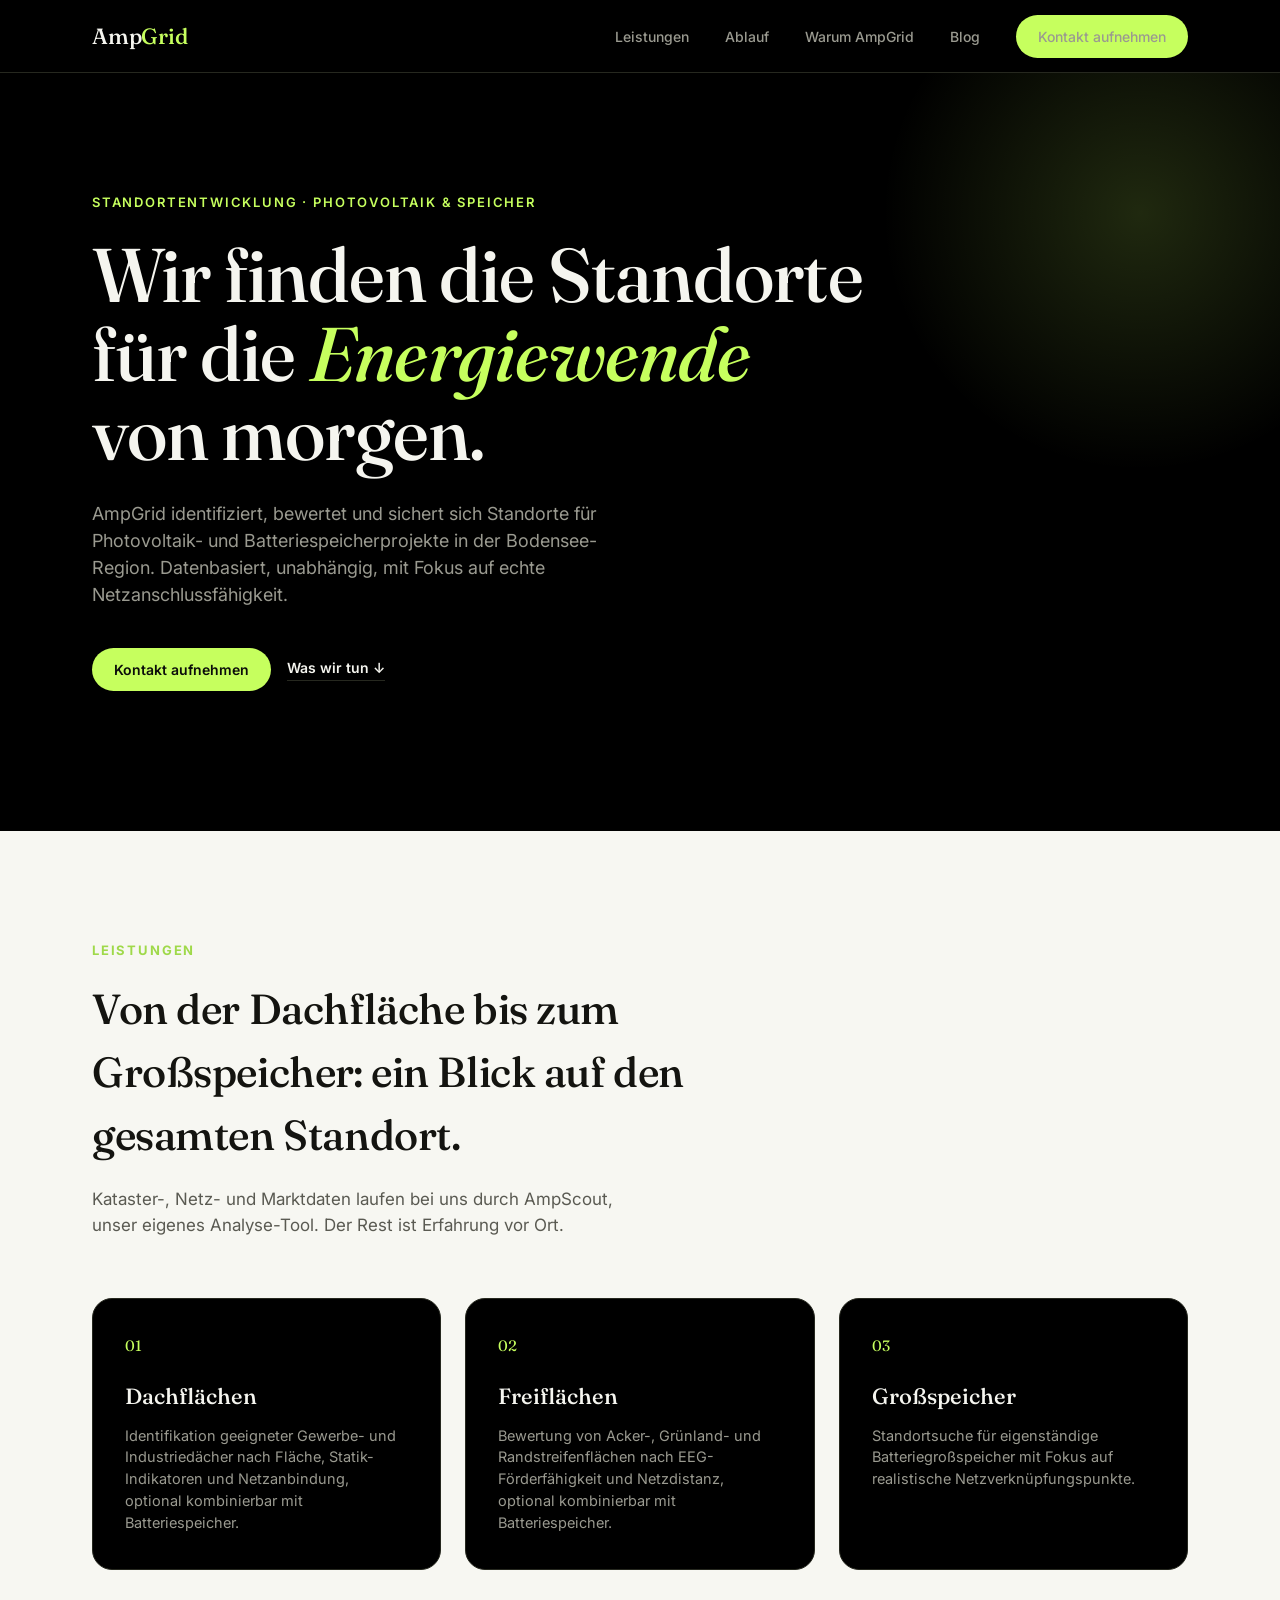
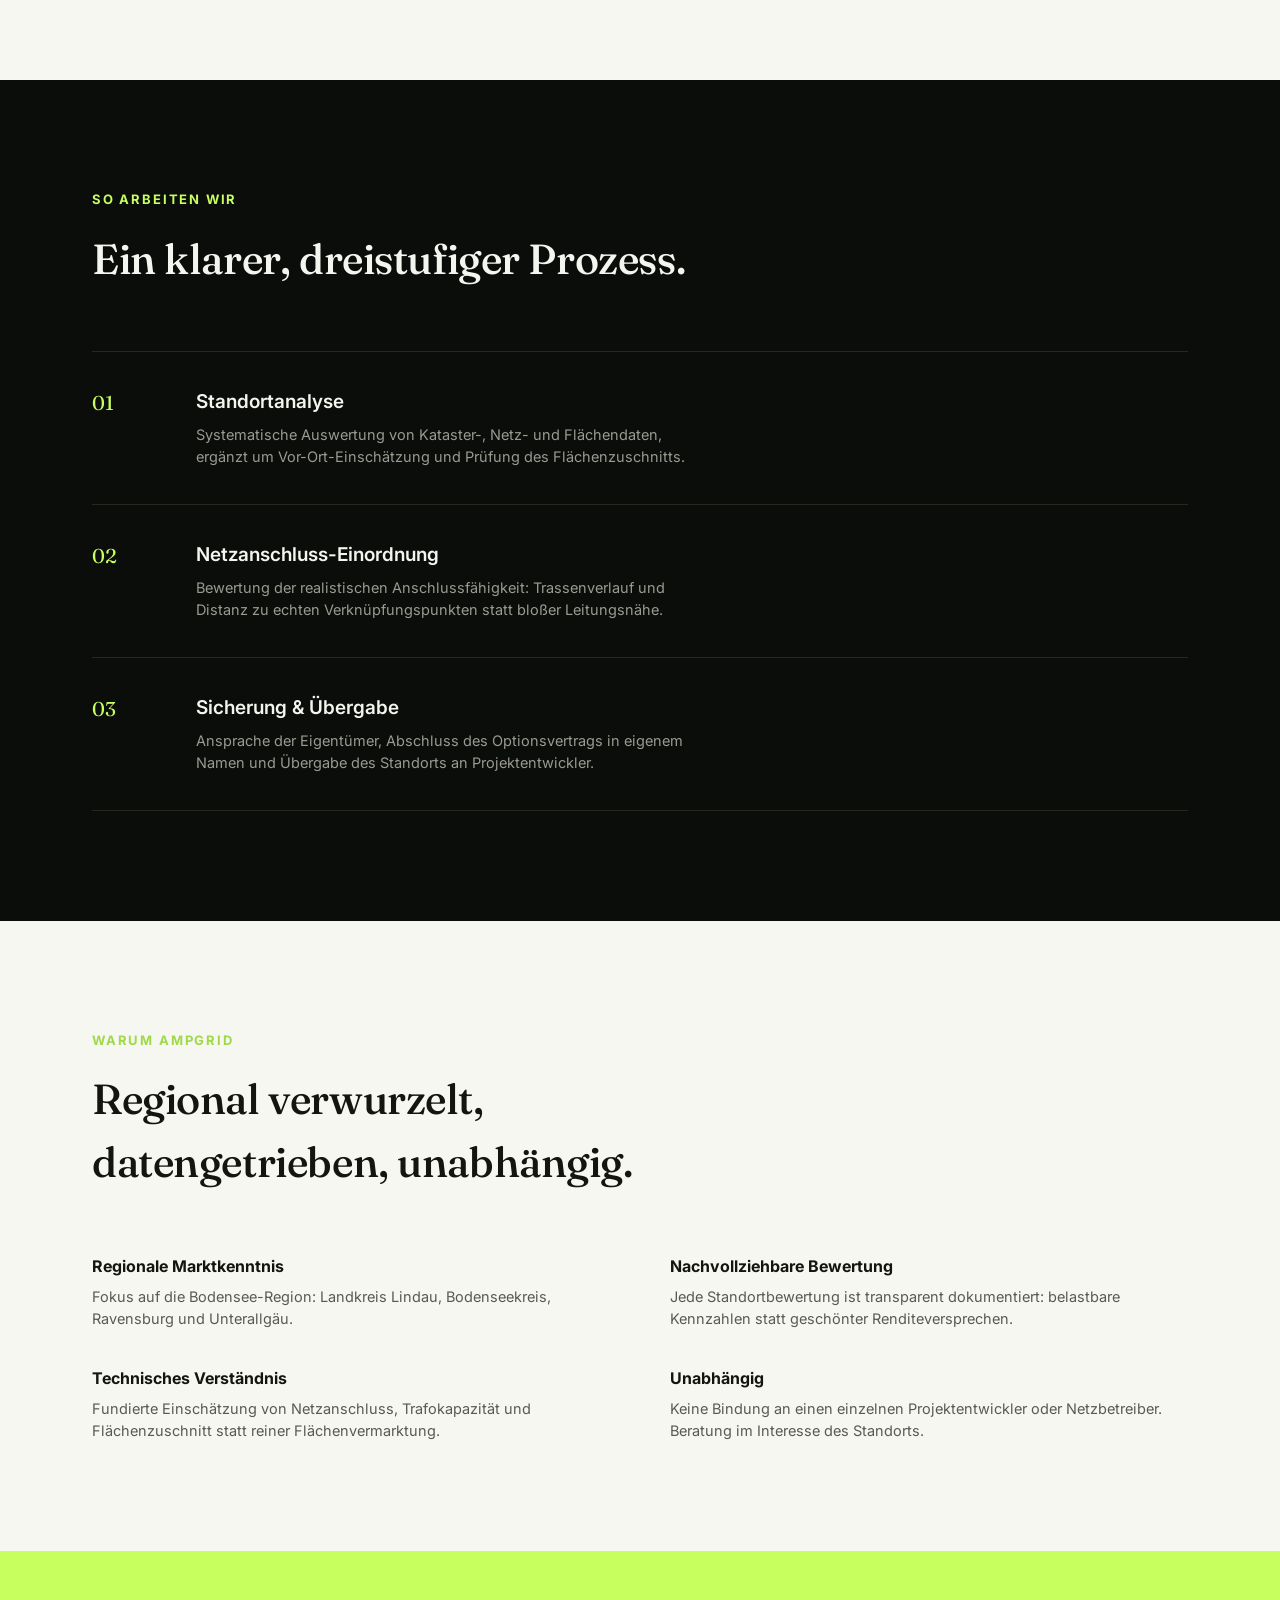
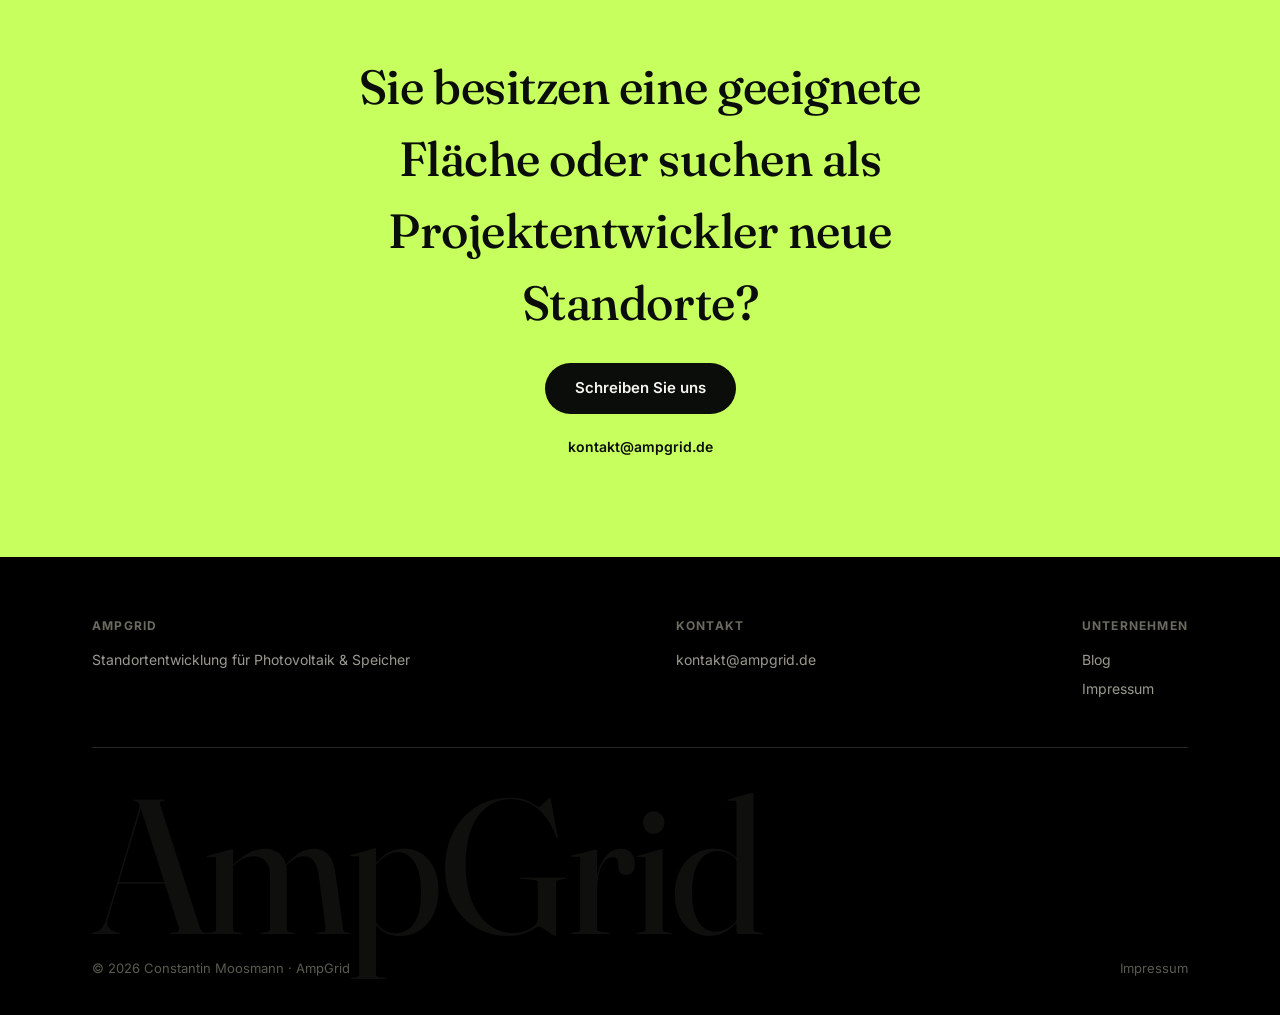
==== index.html @ 2153b926 "Textfeinschliff: Gedankenstriche raus, CTA-Satz klarer, AmpScout-Formulierung" ====
<!DOCTYPE html>
<html lang="de">
<head>
<meta charset="UTF-8">
<meta name="viewport" content="width=device-width, initial-scale=1.0">
<title>AmpGrid - Standorte für die Energiewende</title>
<meta name="description" content="AmpGrid identifiziert und bewertet Standorte für Photovoltaik- und Batteriespeicherprojekte in der Bodensee-Region.">
<link rel="preconnect" href="https://fonts.googleapis.com">
<link rel="preconnect" href="https://fonts.gstatic.com" crossorigin>
<link href="https://fonts.googleapis.com/css2?family=Fraunces:opsz,wght@9..144,400;9..144,500;9..144,600&family=Inter:wght@400;500;600;700&display=swap" rel="stylesheet">
<link rel="stylesheet" href="styles.css">
<script type="application/ld+json">
{
  "@context": "https://schema.org",
  "@type": "LocalBusiness",
  "name": "AmpGrid",
  "url": "https://ampgrid.de",
  "email": "kontakt@ampgrid.de",
  "description": "Standortentwicklung für Photovoltaik- und Batteriespeicherprojekte in der Bodensee-Region.",
  "address": {
    "@type": "PostalAddress",
    "streetAddress": "Conrad-Forster-Straße 72",
    "postalCode": "88149",
    "addressLocality": "Nonnenhorn",
    "addressCountry": "DE"
  },
  "areaServed": ["Landkreis Lindau", "Bodenseekreis", "Landkreis Ravensburg", "Unterallgäu"],
  "founder": {
    "@type": "Person",
    "name": "Constantin Moosmann"
  }
}
</script>
</head>
<body>

<nav>
  <div class="wrap">
    <a href="index.html" class="logo">Amp<span>Grid</span></a>
    <div class="nav-links">
      <a href="#leistungen">Leistungen</a>
      <a href="#ablauf">Ablauf</a>
      <a href="#warum">Warum AmpGrid</a>
      <a href="blog.html">Blog</a>
      <a href="mailto:kontakt@ampgrid.de" class="btn">Kontakt aufnehmen</a>
    </div>
  </div>
</nav>

<header class="hero">
  <div class="wrap">
    <div class="eyebrow">Standortentwicklung · Photovoltaik & Speicher</div>
    <h1>Wir finden die Standorte<br>für die <em>Energiewende</em><br>von morgen.</h1>
    <p>AmpGrid identifiziert, bewertet und sichert sich Standorte für Photovoltaik- und Batteriespeicherprojekte in der Bodensee-Region. Datenbasiert, unabhängig, mit Fokus auf echte Netzanschlussfähigkeit.</p>
    <div class="cta-row">
      <a href="mailto:kontakt@ampgrid.de" class="btn">Kontakt aufnehmen</a>
      <a href="#leistungen" class="link-inline">Was wir tun ↓</a>
    </div>
  </div>
</header>

<section class="section" id="leistungen">
  <div class="wrap">
    <div class="label">Leistungen</div>
    <h2>Von der Dachfläche bis zum Großspeicher: ein Blick auf den gesamten Standort.</h2>
    <p class="lead">Kataster-, Netz- und Marktdaten laufen bei uns durch AmpScout, unser eigenes Analyse-Tool. Der Rest ist Erfahrung vor Ort.</p>
    <div class="grid3">
      <div class="card">
        <div class="num">01</div>
        <h3>Dachflächen</h3>
        <p>Identifikation geeigneter Gewerbe- und Industriedächer nach Fläche, Statik-Indikatoren und Netzanbindung, optional kombinierbar mit Batteriespeicher.</p>
      </div>
      <div class="card">
        <div class="num">02</div>
        <h3>Freiflächen</h3>
        <p>Bewertung von Acker-, Grünland- und Randstreifenflächen nach EEG-Förderfähigkeit und Netzdistanz, optional kombinierbar mit Batteriespeicher.</p>
      </div>
      <div class="card">
        <div class="num">03</div>
        <h3>Großspeicher</h3>
        <p>Standortsuche für eigenständige Batteriegroßspeicher mit Fokus auf realistische Netzverknüpfungspunkte.</p>
      </div>
    </div>
  </div>
</section>

<section class="section dark" id="ablauf">
  <div class="wrap">
    <div class="label">So arbeiten wir</div>
    <h2>Ein klarer, dreistufiger Prozess.</h2>
    <div class="steps">
      <div class="step">
        <div class="step-n">01</div>
        <div>
          <h3>Standortanalyse</h3>
          <p>Systematische Auswertung von Kataster-, Netz- und Flächendaten, ergänzt um Vor-Ort-Einschätzung und Prüfung des Flächenzuschnitts.</p>
        </div>
      </div>
      <div class="step">
        <div class="step-n">02</div>
        <div>
          <h3>Netzanschluss-Einordnung</h3>
          <p>Bewertung der realistischen Anschlussfähigkeit: Trassenverlauf und Distanz zu echten Verknüpfungspunkten statt bloßer Leitungsnähe.</p>
        </div>
      </div>
      <div class="step">
        <div class="step-n">03</div>
        <div>
          <h3>Sicherung & Übergabe</h3>
          <p>Ansprache der Eigentümer, Abschluss des Optionsvertrags in eigenem Namen und Übergabe des Standorts an Projektentwickler.</p>
        </div>
      </div>
    </div>
  </div>
</section>

<section class="section" id="warum">
  <div class="wrap">
    <div class="label">Warum AmpGrid</div>
    <h2>Regional verwurzelt, datengetrieben, unabhängig.</h2>
    <div class="why-grid">
      <div class="why-item">
        <h4>Regionale Marktkenntnis</h4>
        <p>Fokus auf die Bodensee-Region: Landkreis Lindau, Bodenseekreis, Ravensburg und Unterallgäu.</p>
      </div>
      <div class="why-item">
        <h4>Nachvollziehbare Bewertung</h4>
        <p>Jede Standortbewertung ist transparent dokumentiert: belastbare Kennzahlen statt geschönter Renditeversprechen.</p>
      </div>
      <div class="why-item">
        <h4>Technisches Verständnis</h4>
        <p>Fundierte Einschätzung von Netzanschluss, Trafokapazität und Flächenzuschnitt statt reiner Flächenvermarktung.</p>
      </div>
      <div class="why-item">
        <h4>Unabhängig</h4>
        <p>Keine Bindung an einen einzelnen Projektentwickler oder Netzbetreiber. Beratung im Interesse des Standorts.</p>
      </div>
    </div>
  </div>
</section>

<section class="cta-section">
  <div class="wrap">
    <h2>Sie besitzen eine geeignete Fläche oder suchen als Projektentwickler neue Standorte?</h2>
    <a href="mailto:kontakt@ampgrid.de" class="btn-dark">Schreiben Sie uns</a>
    <span class="mail">kontakt@ampgrid.de</span>
  </div>
</section>

<footer>
  <div class="wrap">
    <div class="footer-top">
      <div class="footer-col">
        <h5>AmpGrid</h5>
        <p>Standortentwicklung für Photovoltaik & Speicher</p>
      </div>
      <div class="footer-col">
        <h5>Kontakt</h5>
        <a href="mailto:kontakt@ampgrid.de">kontakt@ampgrid.de</a>
      </div>
      <div class="footer-col">
        <h5>Unternehmen</h5>
        <a href="blog.html">Blog</a>
        <a href="impressum.html">Impressum</a>
      </div>
    </div>
    <div class="footer-wordmark">AmpGrid</div>
    <div class="footer-bottom">
      <span>© 2026 Constantin Moosmann · AmpGrid</span>
      <a href="impressum.html">Impressum</a>
    </div>
  </div>
</footer>

</body>
</html>
---- styles.css ----
:root{
  --bg-dark:#0b0d0a;
  --bg-darker:#000000;
  --bg-light:#f7f7f2;
  --accent:#c6ff5e;
  --accent-dim:#9fd94a;
  --text-light:#f5f5ef;
  --text-dim:#9a9a90;
  --text-dark:#141410;
  --border-dark:#26281f;
  --serif:'Fraunces', serif;
  --sans:'Inter', -apple-system, BlinkMacSystemFont, sans-serif;
}
*{margin:0;padding:0;box-sizing:border-box;}
html{scroll-behavior:smooth;}
body{
  font-family:var(--sans);
  background:var(--bg-light);
  color:var(--text-dark);
  line-height:1.5;
  -webkit-font-smoothing:antialiased;
}
a{color:inherit;text-decoration:none;}
.wrap{max-width:1160px;margin:0 auto;padding:0 32px;}

/* NAV */
nav{
  position:sticky;top:0;z-index:50;
  background:var(--bg-darker);
  border-bottom:1px solid var(--border-dark);
}
nav .wrap{
  display:flex;align-items:center;justify-content:space-between;
  height:72px;
}
.logo{
  font-family:var(--serif);
  font-weight:500;
  font-size:22px;
  color:var(--text-light);
  letter-spacing:-0.01em;
}
.logo span{color:var(--accent);}
.nav-links{display:flex;gap:36px;align-items:center;}
.nav-links a{
  font-size:14px;color:var(--text-dim);font-weight:500;
  transition:color .15s ease;
}
.nav-links a:hover{color:var(--text-light);}
.btn{
  display:inline-block;
  background:var(--accent);
  color:#0b0d0a;
  font-weight:600;
  font-size:14px;
  padding:11px 22px;
  border-radius:999px;
  transition:transform .15s ease, background .15s ease;
}
.btn:hover{background:var(--text-light);}

/* HERO */
.hero{
  background:var(--bg-darker);
  color:var(--text-light);
  padding:120px 0 140px;
  position:relative;
  overflow:hidden;
}
.hero::after{
  content:"";
  position:absolute;
  right:-120px;top:-120px;
  width:520px;height:520px;
  background:radial-gradient(circle, rgba(198,255,94,0.16) 0%, rgba(198,255,94,0) 70%);
  pointer-events:none;
}
.eyebrow{
  font-size:13px;
  text-transform:uppercase;
  letter-spacing:0.14em;
  color:var(--accent);
  font-weight:600;
  margin-bottom:22px;
}
.hero h1{
  font-family:var(--serif);
  font-weight:500;
  font-size:clamp(40px, 6vw, 76px);
  line-height:1.04;
  letter-spacing:-0.01em;
  max-width:820px;
  color:var(--text-light);
}
.hero h1 em{
  font-style:italic;
  color:var(--accent);
}
.hero p{
  margin-top:28px;
  font-size:18px;
  max-width:560px;
  color:var(--text-dim);
}
.hero .cta-row{margin-top:40px;display:flex;gap:16px;align-items:center;}
.link-inline{font-size:14px;font-weight:600;color:var(--text-light);border-bottom:1px solid var(--border-dark);padding-bottom:2px;}

/* SECTION LABEL */
.section{padding:110px 0;}
.section.dark{background:var(--bg-dark);color:var(--text-light);}
.label{
  font-size:13px;text-transform:uppercase;letter-spacing:.14em;
  color:var(--accent-dim);font-weight:700;margin-bottom:18px;
}
.section.dark .label{color:var(--accent);}
h2{
  font-family:var(--serif);
  font-weight:500;
  font-size:clamp(28px,3.4vw,42px);
  letter-spacing:-0.01em;
  max-width:640px;
  margin-bottom:20px;
}
.section p.lead{
  font-size:17px;color:#5a5a52;max-width:560px;
}
.section.dark p.lead{color:var(--text-dim);}

/* CARDS */
.grid3{
  display:grid;
  grid-template-columns:repeat(3,1fr);
  gap:24px;
  margin-top:60px;
}
.card{
  background:var(--bg-darker);
  color:var(--text-light);
  border-radius:20px;
  padding:36px 32px;
  border:1px solid var(--border-dark);
}
.card .num{
  font-family:var(--serif);
  font-size:15px;
  color:var(--accent);
  margin-bottom:22px;
}
.card h3{
  font-family:var(--serif);
  font-weight:500;
  font-size:22px;
  margin-bottom:12px;
}
.card p{font-size:14.5px;color:var(--text-dim);}

/* STEPS */
.steps{margin-top:60px;border-top:1px solid var(--border-dark);}
.step{
  display:grid;grid-template-columns:80px 1fr;
  gap:24px;padding:36px 0;
  border-bottom:1px solid var(--border-dark);
}
.step .step-n{
  font-family:var(--serif);font-size:20px;color:var(--accent);
}
.step h3{font-size:19px;font-weight:600;margin-bottom:8px;}
.step p{font-size:14.5px;color:var(--text-dim);max-width:520px;}

/* WHY LIST */
.why-grid{
  display:grid;grid-template-columns:1fr 1fr;gap:36px 60px;
  margin-top:60px;
}
.why-item h4{font-size:16px;font-weight:700;margin-bottom:8px;}
.why-item p{font-size:14.5px;color:#5a5a52;}

/* CONTACT CTA */
.cta-section{
  background:var(--accent);
  color:#0b0d0a;
  padding:100px 0;
  text-align:center;
}
.cta-section h2{
  margin:0 auto 24px;
  max-width:640px;
  font-size:clamp(30px,4vw,48px);
}
.cta-section .btn-dark{
  display:inline-block;
  background:#0b0d0a;color:var(--text-light);
  font-weight:600;font-size:15px;
  padding:14px 30px;border-radius:999px;
}
.cta-section .mail{
  display:block;margin-top:22px;font-size:14px;font-weight:600;
}

/* FOOTER */
footer{
  background:var(--bg-darker);color:var(--text-dim);
  padding:60px 0 36px;
}
.footer-top{
  display:flex;justify-content:space-between;
  flex-wrap:wrap;gap:40px;
  padding-bottom:40px;border-bottom:1px solid var(--border-dark);
}
.footer-col h5{
  font-size:12px;text-transform:uppercase;letter-spacing:.1em;
  color:#6a6a60;margin-bottom:14px;
}
.footer-col a, .footer-col p{display:block;font-size:14px;color:var(--text-dim);margin-bottom:8px;}
.footer-col a:hover{color:var(--text-light);}
.footer-bottom{
  display:flex;justify-content:space-between;align-items:center;
  padding-top:28px;font-size:13px;color:#5a5a50;flex-wrap:wrap;gap:12px;
}
.footer-wordmark{
  font-family:var(--serif);font-size:15vw;line-height:0.8;
  color:var(--text-light);opacity:0.06;
  white-space:nowrap;margin:40px 0 -10px;letter-spacing:-0.02em;
}

/* IMPRESSUM PAGE */
.legal{padding:80px 0 120px;}
.legal h1{
  font-family:var(--serif);font-weight:500;
  font-size:clamp(32px,4vw,48px);margin-bottom:16px;letter-spacing:-0.01em;
}
.legal .label{margin-top:0;}
.legal h3{font-size:18px;font-weight:700;margin:40px 0 10px;}
.legal p, .legal address{font-size:15px;color:#3a3a34;line-height:1.7;font-style:normal;}
.legal a{text-decoration:underline;}
.fill{
  background:#fff3c4;color:#5a4a00;
  padding:1px 6px;border-radius:4px;font-weight:600;
}

@media (max-width: 820px){
  .nav-links{display:none;}
  .grid3{grid-template-columns:1fr;}
  .why-grid{grid-template-columns:1fr;}
  .step{grid-template-columns:1fr;gap:8px;}
}
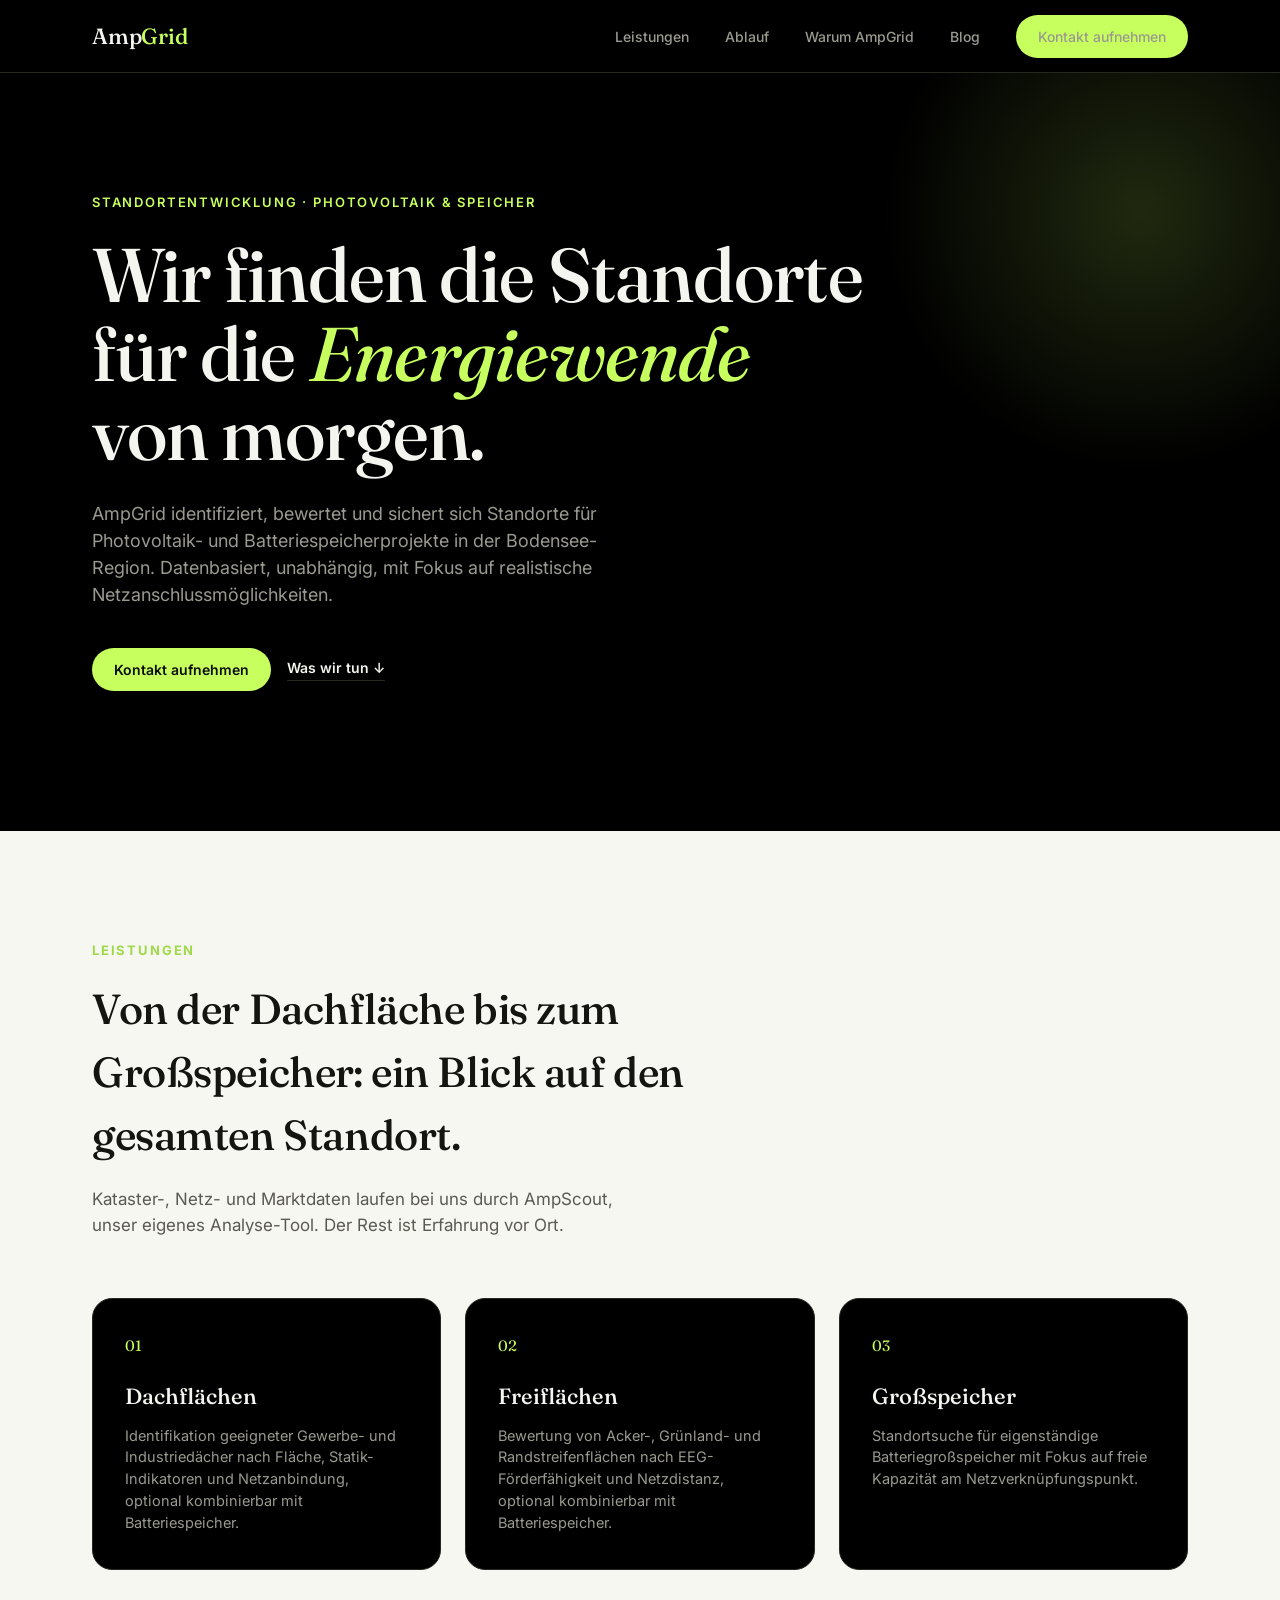
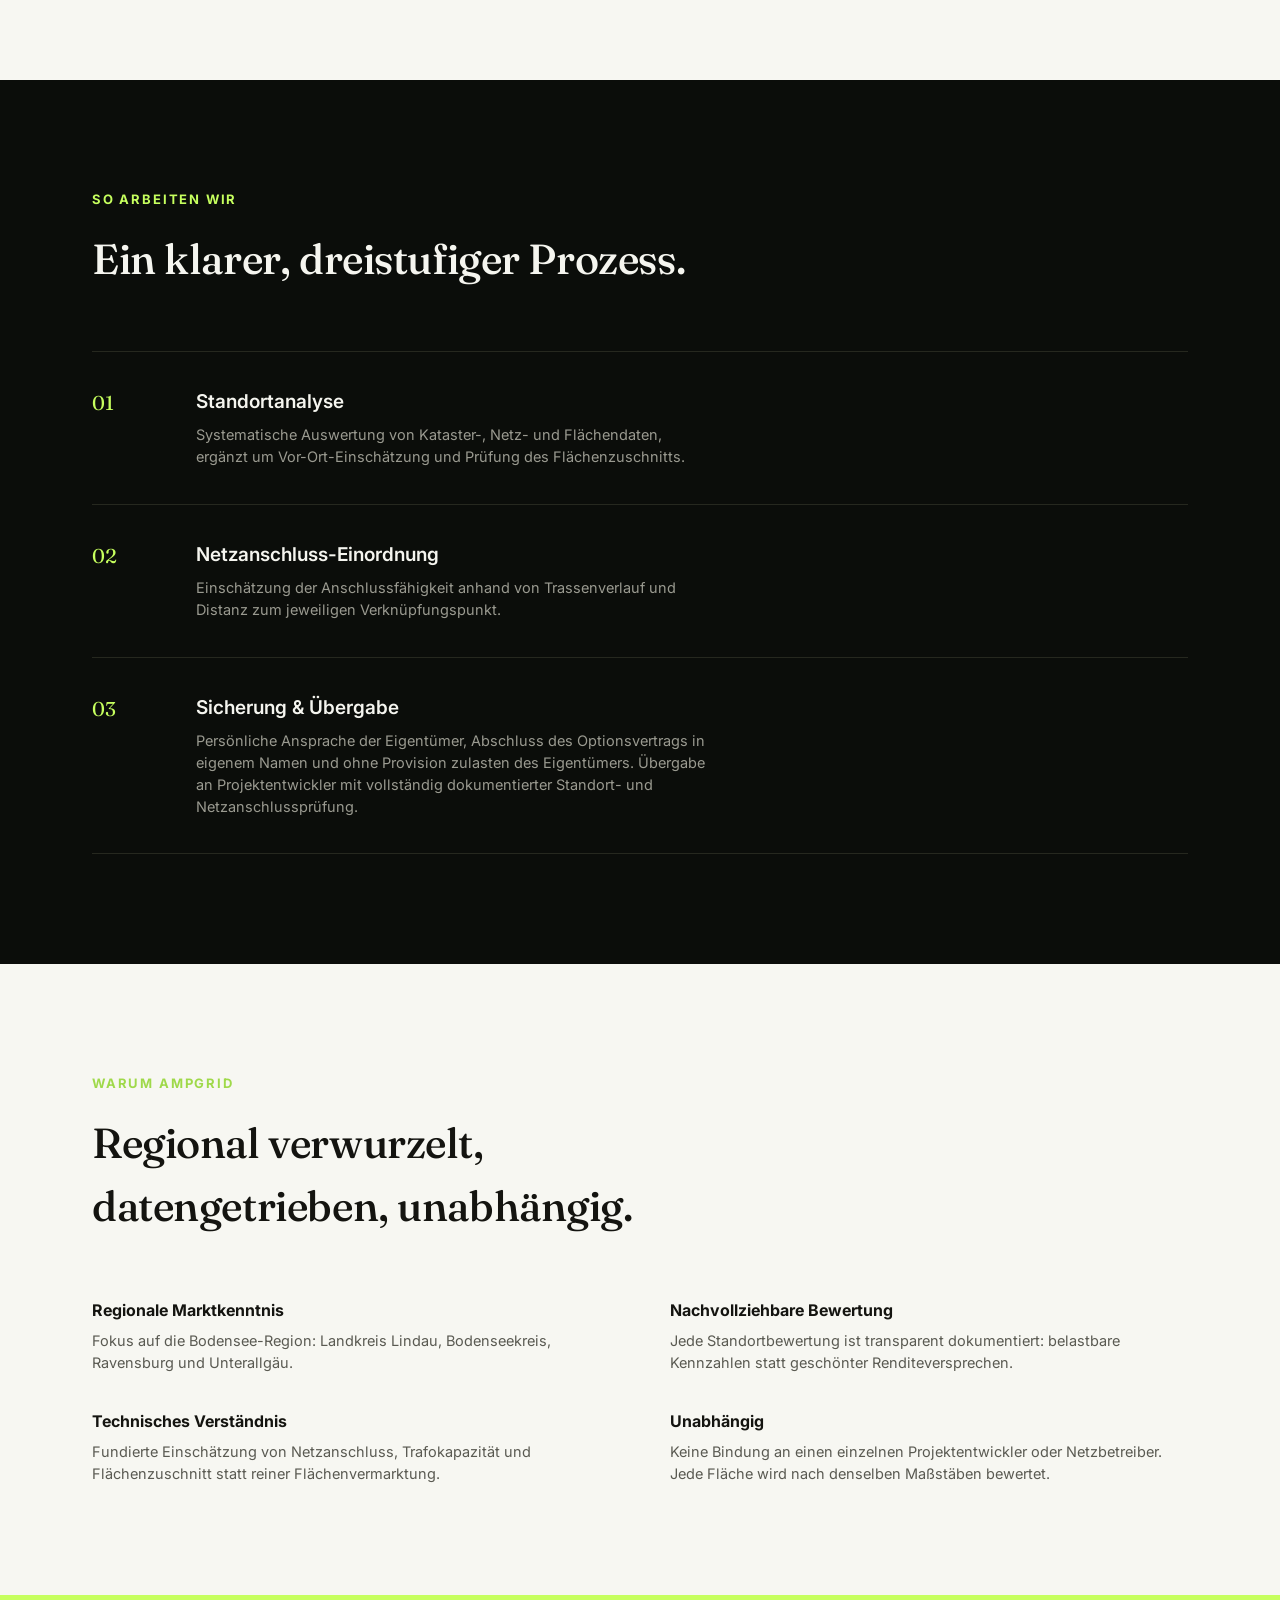
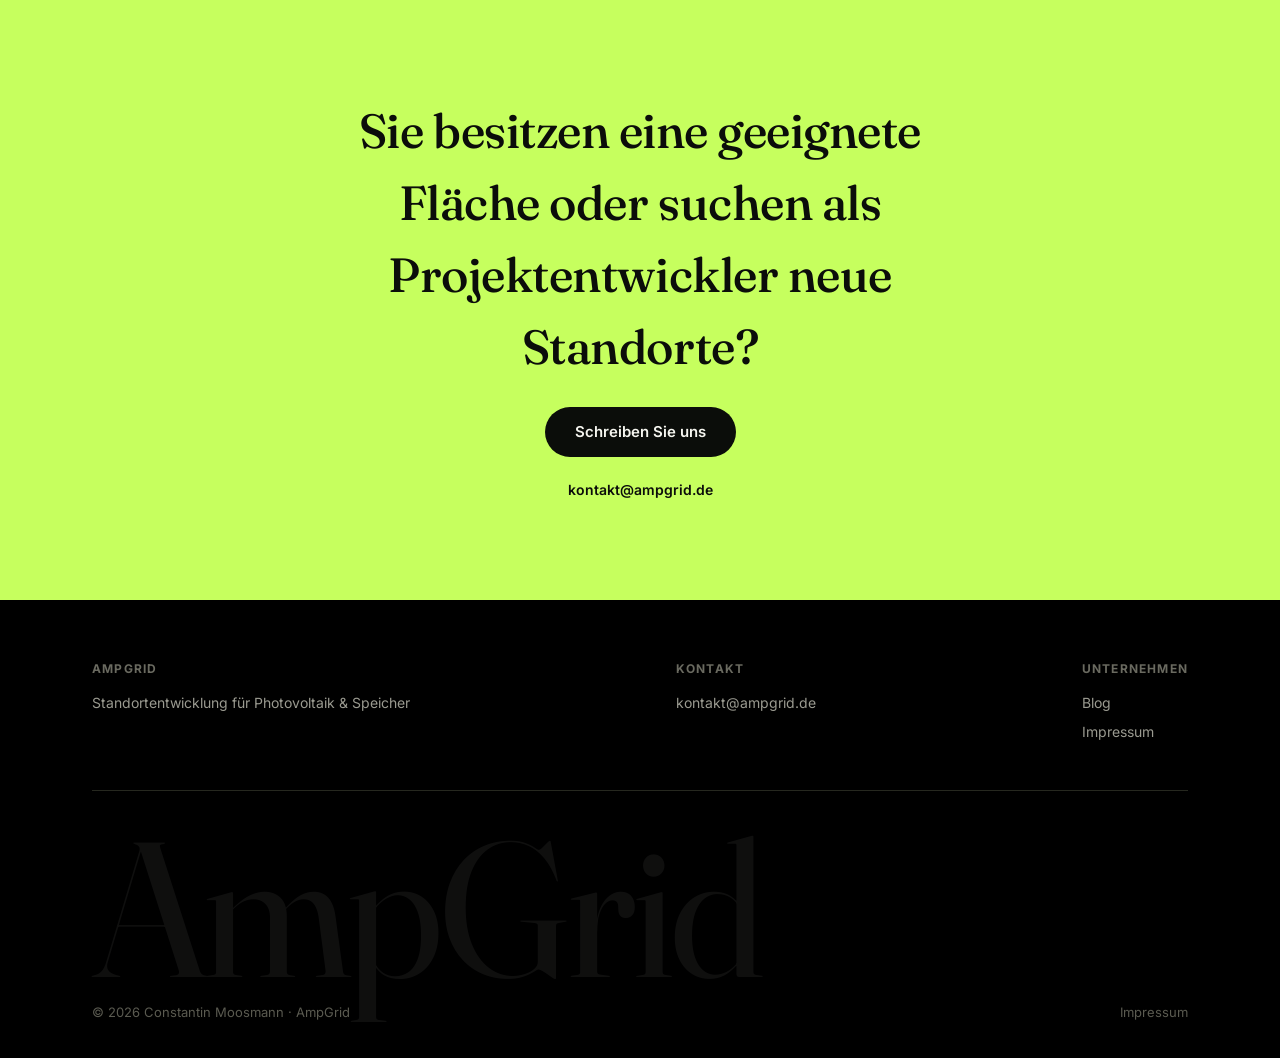
==== commit 02bb2821: "Wortwahl in Hero, Ablauf und Warum-AmpGrid ueberarbeitet" ====
--- a/index.html
+++ b/index.html
@@ -51,7 +51,7 @@
   <div class="wrap">
     <div class="eyebrow">Standortentwicklung · Photovoltaik & Speicher</div>
     <h1>Wir finden die Standorte<br>für die <em>Energiewende</em><br>von morgen.</h1>
-    <p>AmpGrid identifiziert, bewertet und sichert sich Standorte für Photovoltaik- und Batteriespeicherprojekte in der Bodensee-Region. Datenbasiert, unabhängig, mit Fokus auf echte Netzanschlussfähigkeit.</p>
+    <p>AmpGrid identifiziert, bewertet und sichert sich Standorte für Photovoltaik- und Batteriespeicherprojekte in der Bodensee-Region. Datenbasiert, unabhängig, mit Fokus auf realistische Netzanschlussmöglichkeiten.</p>
     <div class="cta-row">
       <a href="mailto:kontakt@ampgrid.de" class="btn">Kontakt aufnehmen</a>
       <a href="#leistungen" class="link-inline">Was wir tun ↓</a>
@@ -78,7 +78,7 @@
       <div class="card">
         <div class="num">03</div>
         <h3>Großspeicher</h3>
-        <p>Standortsuche für eigenständige Batteriegroßspeicher mit Fokus auf realistische Netzverknüpfungspunkte.</p>
+        <p>Standortsuche für eigenständige Batteriegroßspeicher mit Fokus auf freie Kapazität am Netzverknüpfungspunkt.</p>
       </div>
     </div>
   </div>
@@ -100,14 +100,14 @@
         <div class="step-n">02</div>
         <div>
           <h3>Netzanschluss-Einordnung</h3>
-          <p>Bewertung der realistischen Anschlussfähigkeit: Trassenverlauf und Distanz zu echten Verknüpfungspunkten statt bloßer Leitungsnähe.</p>
+          <p>Einschätzung der Anschlussfähigkeit anhand von Trassenverlauf und Distanz zum jeweiligen Verknüpfungspunkt.</p>
         </div>
       </div>
       <div class="step">
         <div class="step-n">03</div>
         <div>
           <h3>Sicherung & Übergabe</h3>
-          <p>Ansprache der Eigentümer, Abschluss des Optionsvertrags in eigenem Namen und Übergabe des Standorts an Projektentwickler.</p>
+          <p>Persönliche Ansprache der Eigentümer, Abschluss des Optionsvertrags in eigenem Namen und ohne Provision zulasten des Eigentümers. Übergabe an Projektentwickler mit vollständig dokumentierter Standort- und Netzanschlussprüfung.</p>
         </div>
       </div>
     </div>
@@ -133,7 +133,7 @@
       </div>
       <div class="why-item">
         <h4>Unabhängig</h4>
-        <p>Keine Bindung an einen einzelnen Projektentwickler oder Netzbetreiber. Beratung im Interesse des Standorts.</p>
+        <p>Keine Bindung an einen einzelnen Projektentwickler oder Netzbetreiber. Jede Fläche wird nach denselben Maßstäben bewertet.</p>
       </div>
     </div>
   </div>
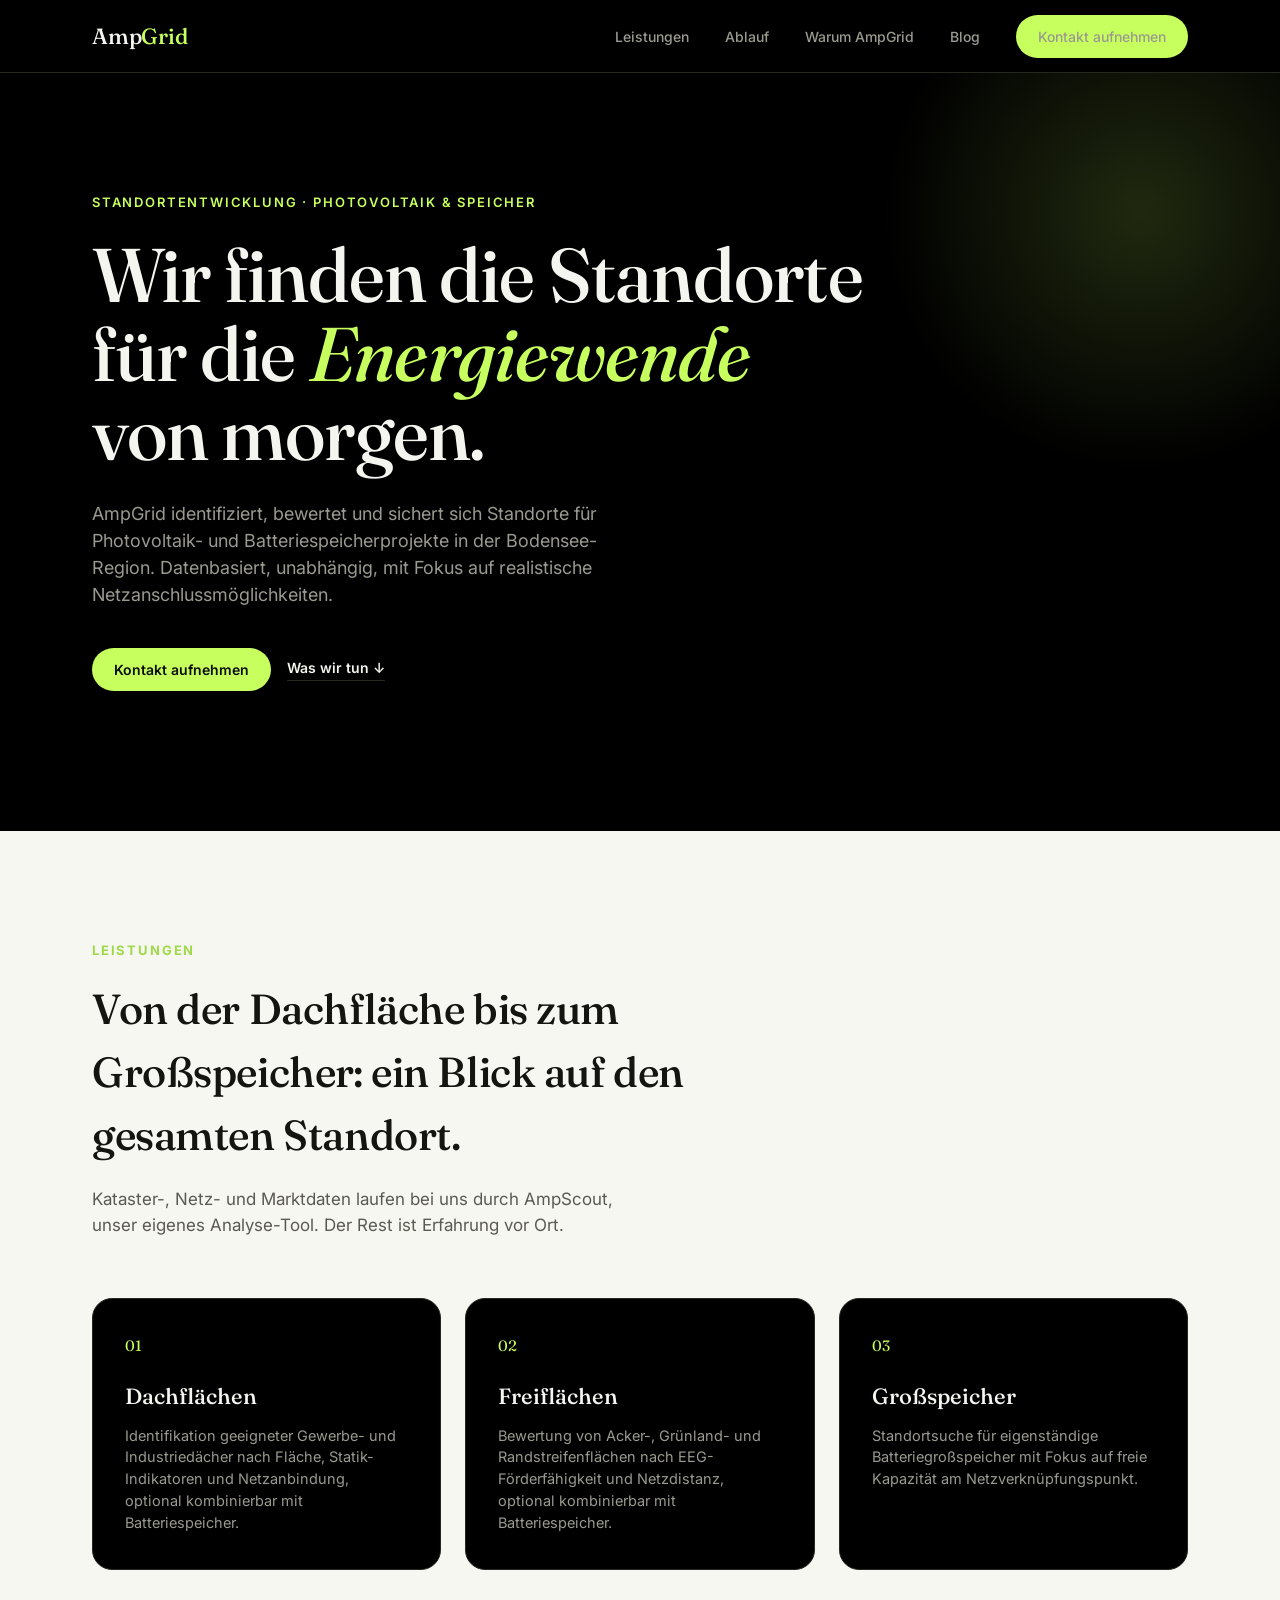
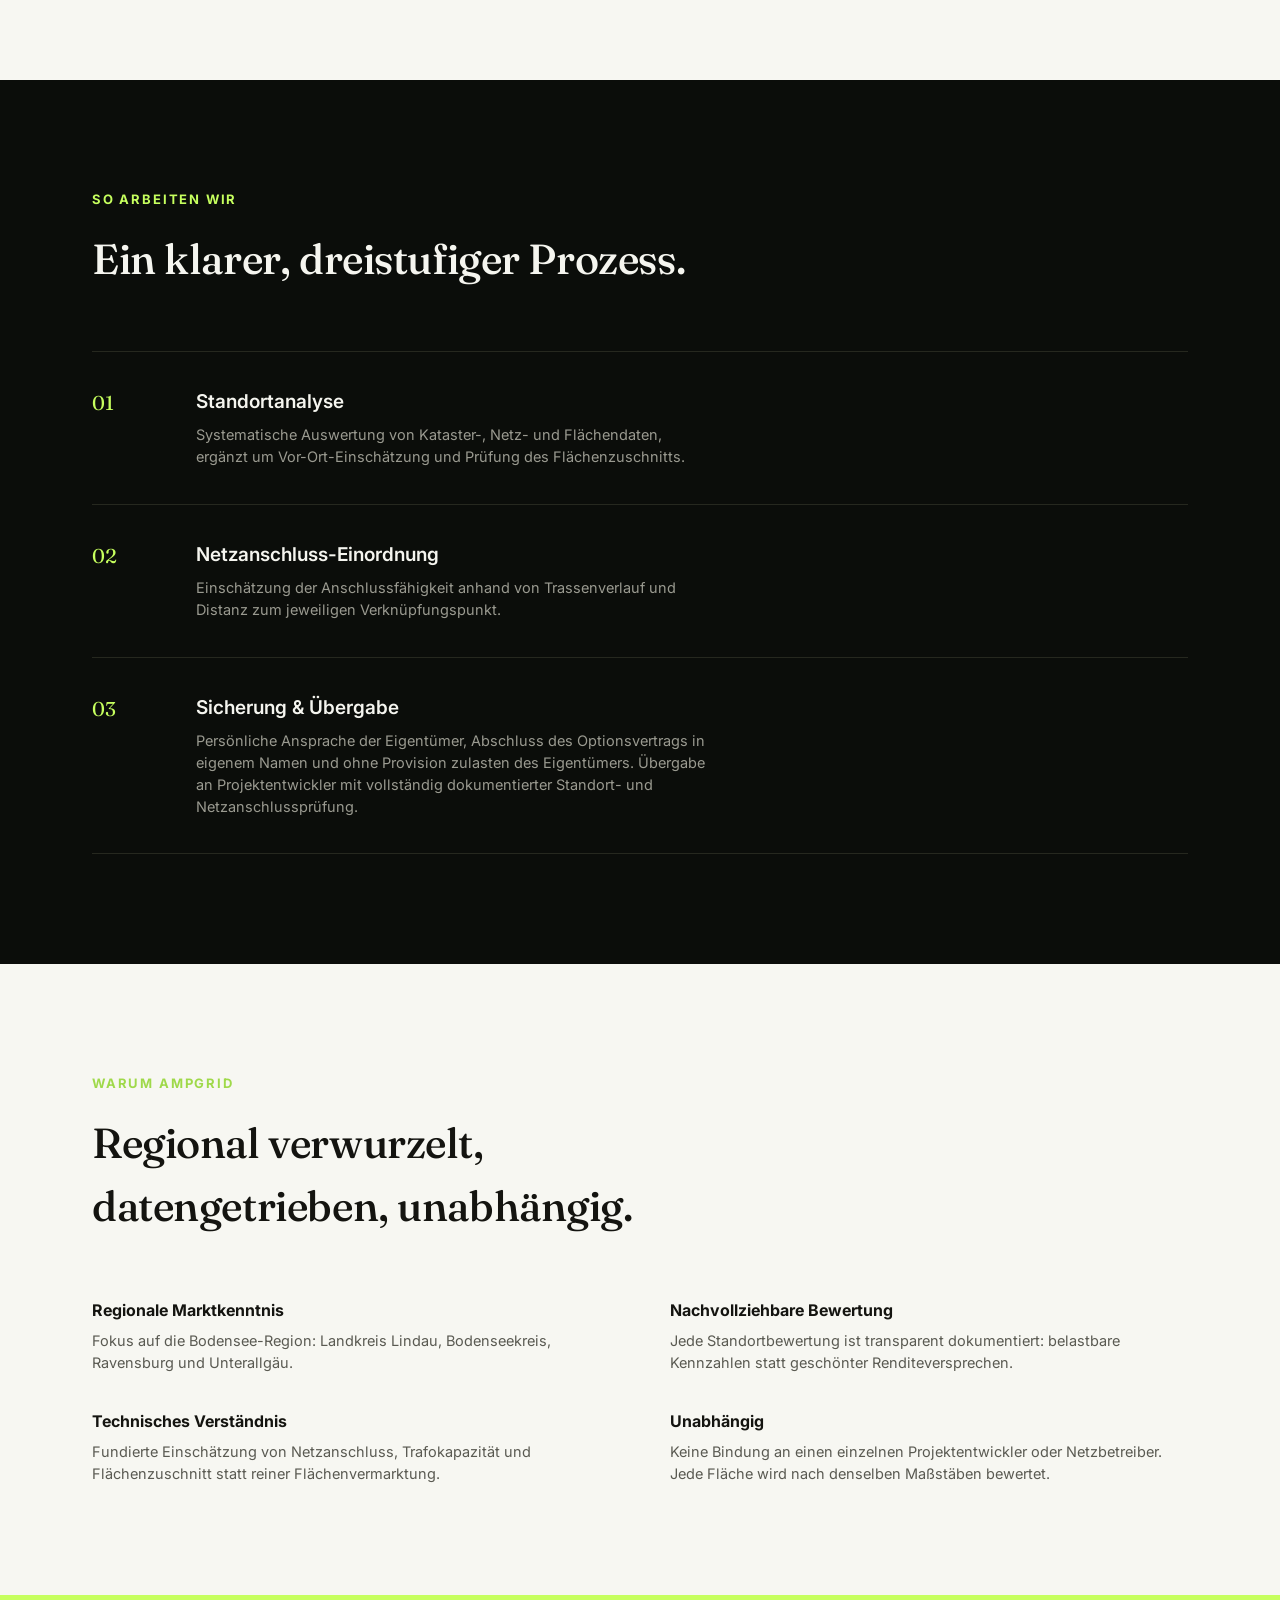
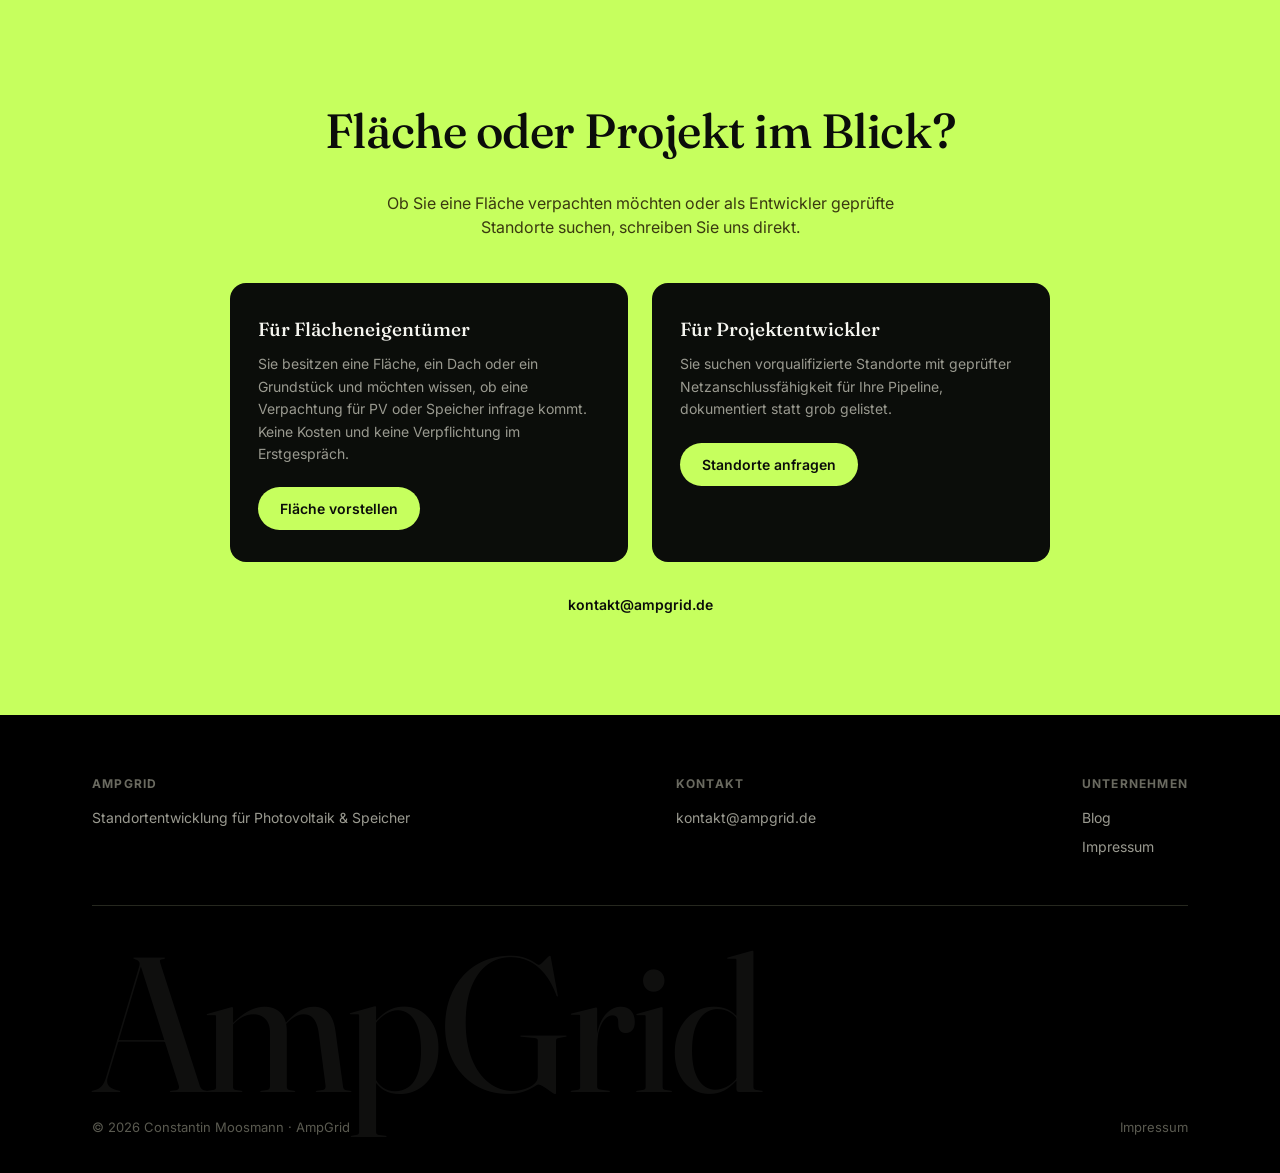
==== commit 352811cf: "CTA-Sektion in Flaecheneigentuemer und Projektentwickler aufgeteilt" ====
--- a/index.html
+++ b/index.html
@@ -141,8 +141,20 @@
 
 <section class="cta-section">
   <div class="wrap">
-    <h2>Sie besitzen eine geeignete Fläche oder suchen als Projektentwickler neue Standorte?</h2>
-    <a href="mailto:kontakt@ampgrid.de" class="btn-dark">Schreiben Sie uns</a>
+    <h2>Fläche oder Projekt im Blick?</h2>
+    <p class="cta-lead">Ob Sie eine Fläche verpachten möchten oder als Entwickler geprüfte Standorte suchen, schreiben Sie uns direkt.</p>
+    <div class="cta-grid">
+      <div class="cta-card">
+        <h3>Für Flächeneigentümer</h3>
+        <p>Sie besitzen eine Fläche, ein Dach oder ein Grundstück und möchten wissen, ob eine Verpachtung für PV oder Speicher infrage kommt. Keine Kosten und keine Verpflichtung im Erstgespräch.</p>
+        <a href="mailto:kontakt@ampgrid.de?subject=Fl%C3%A4che%20vorstellen" class="btn">Fläche vorstellen</a>
+      </div>
+      <div class="cta-card">
+        <h3>Für Projektentwickler</h3>
+        <p>Sie suchen vorqualifizierte Standorte mit geprüfter Netzanschlussfähigkeit für Ihre Pipeline, dokumentiert statt grob gelistet.</p>
+        <a href="mailto:kontakt@ampgrid.de?subject=Standorte%20anfragen" class="btn">Standorte anfragen</a>
+      </div>
+    </div>
     <span class="mail">kontakt@ampgrid.de</span>
   </div>
 </section>
--- a/styles.css
+++ b/styles.css
@@ -194,7 +194,24 @@
   padding:14px 30px;border-radius:999px;
 }
 .cta-section .mail{
-  display:block;margin-top:22px;font-size:14px;font-weight:600;
+  display:block;margin-top:32px;font-size:14px;font-weight:600;
+}
+.cta-lead{
+  max-width:520px;margin:0 auto 44px;font-size:16px;color:#3a3a10;
+}
+.cta-grid{
+  display:grid;grid-template-columns:repeat(auto-fit,minmax(260px,1fr));
+  gap:24px;max-width:820px;margin:0 auto;text-align:left;
+}
+.cta-card{
+  background:#0b0d0a;color:#f5f5ef;border-radius:16px;padding:32px 28px;
+}
+.cta-card h3{
+  font-family:var(--serif);font-weight:500;font-size:19px;
+  margin-bottom:10px;color:#f5f5ef;
+}
+.cta-card p{
+  font-size:14px;color:#9a9a90;line-height:1.6;margin-bottom:22px;
 }
 
 /* FOOTER */
@@ -238,9 +255,56 @@
   padding:1px 6px;border-radius:4px;font-weight:600;
 }
 
+/* BLOG ARTICLE ENHANCEMENTS */
+.blog-meta{font-size:13px;color:#8a8a80;margin-bottom:8px;}
+.blog-grid{
+  display:grid;
+  grid-template-columns:repeat(auto-fit,minmax(220px,1fr));
+  gap:20px;margin:32px 0 40px;
+}
+.blog-grid .card{padding:28px 24px;}
+.blog-grid .card h4{font-family:var(--serif);font-weight:500;font-size:17px;margin-bottom:10px;}
+.blog-grid .card p{font-size:14px;color:var(--text-dim);}
+.fazit-box{
+  background:#eef7d9;
+  border-left:3px solid var(--accent-dim);
+  padding:20px 24px;
+  border-radius:8px;
+  margin:32px 0;
+  font-size:15px;
+  color:#3a3a10;
+}
+.fazit-box strong{display:block;margin-bottom:6px;color:#2c3a00;}
+.blog-cta{
+  margin-top:48px;
+  padding:28px 32px;
+  background:var(--bg-darker);
+  color:var(--text-light);
+  border-radius:16px;
+  display:flex;align-items:center;justify-content:space-between;
+  flex-wrap:wrap;gap:16px;
+}
+.blog-cta p{font-size:15px;margin:0;}
+
+/* BLOG INDEX */
+.blog-index-grid{
+  display:grid;
+  grid-template-columns:repeat(auto-fit,minmax(280px,1fr));
+  gap:24px;margin-top:60px;
+}
+.blog-index-grid .card{
+  display:block;
+  cursor:pointer;
+  transition:transform .15s ease, border-color .15s ease;
+}
+.blog-index-grid .card:hover{transform:translateY(-4px);border-color:var(--accent-dim);}
+.blog-index-grid .card .blog-index-meta{font-size:12.5px;color:var(--accent);margin-bottom:18px;font-weight:600;text-transform:uppercase;letter-spacing:.08em;}
+.blog-read-more{display:inline-block;margin-top:18px;font-size:13px;font-weight:600;color:var(--accent);}
+
 @media (max-width: 820px){
   .nav-links{display:none;}
   .grid3{grid-template-columns:1fr;}
   .why-grid{grid-template-columns:1fr;}
   .step{grid-template-columns:1fr;gap:8px;}
-}
+  .blog-cta{flex-direction:column;align-items:flex-start;}
+}
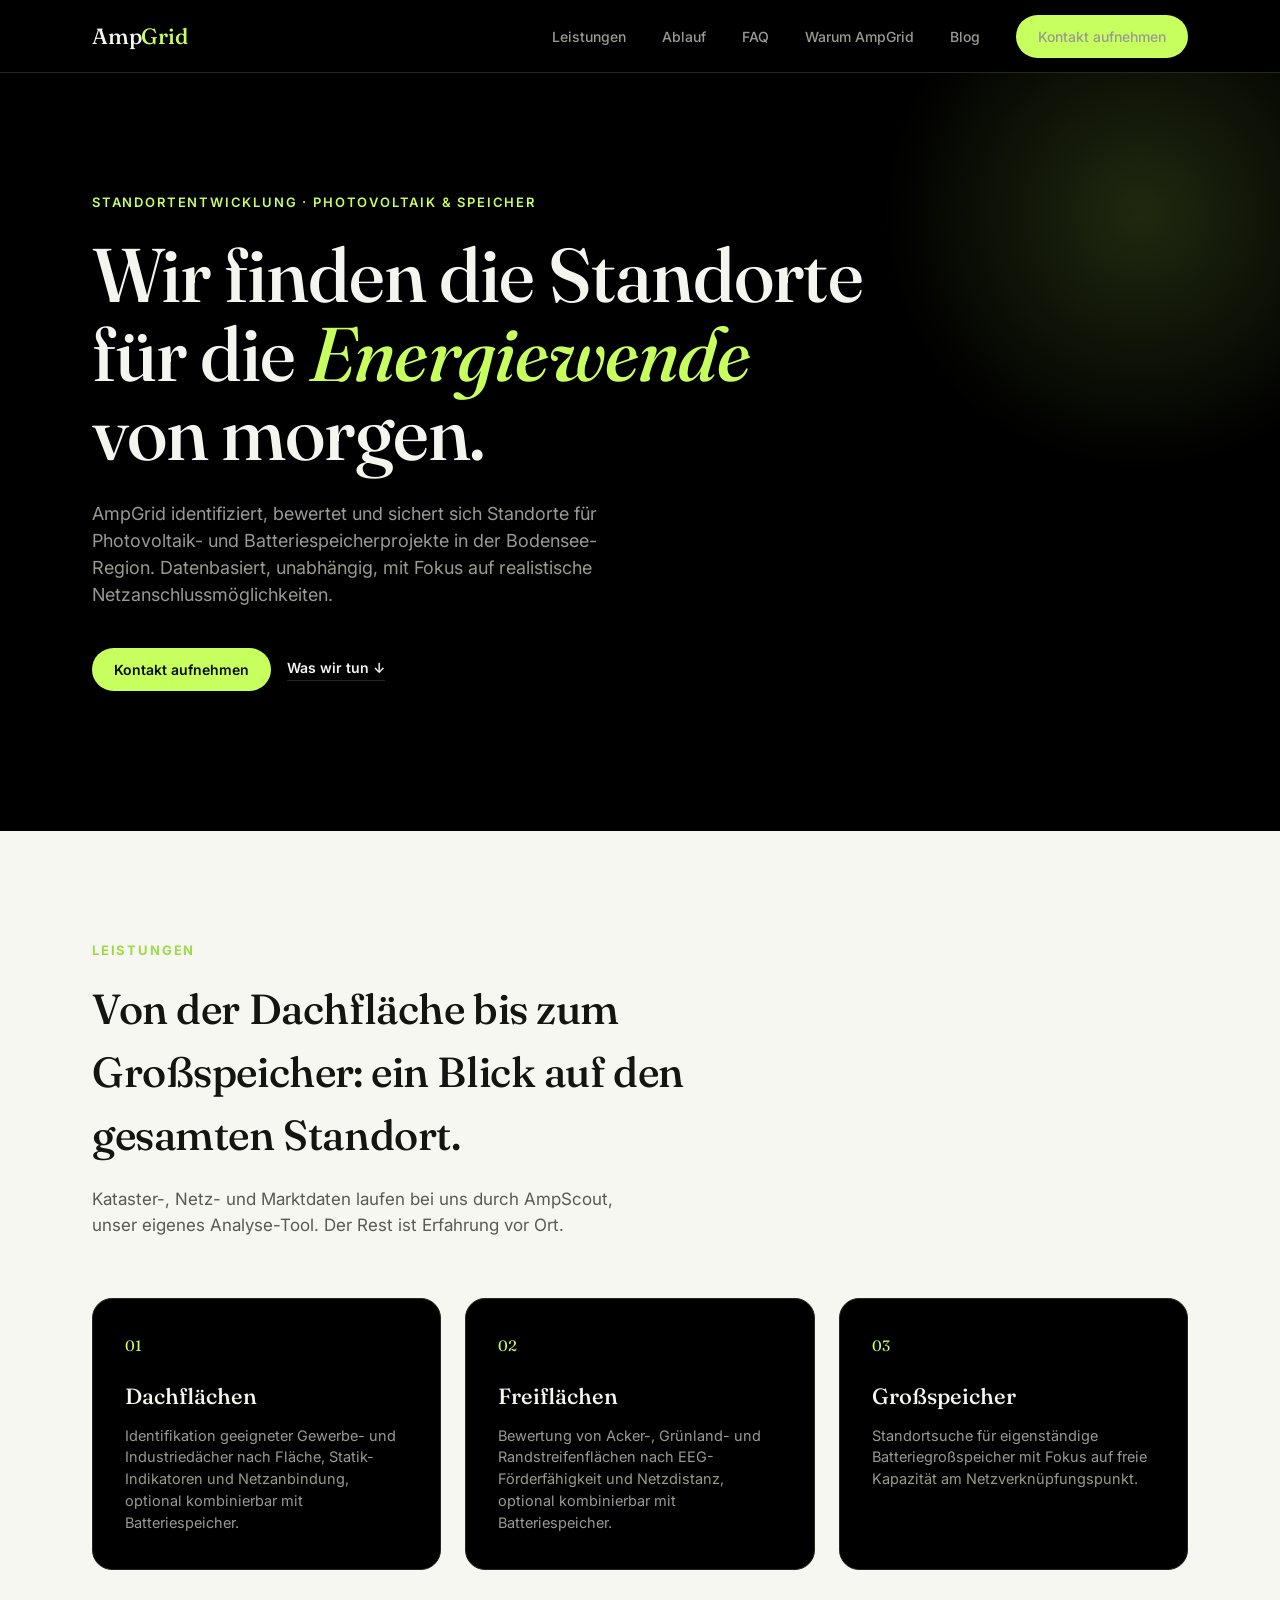
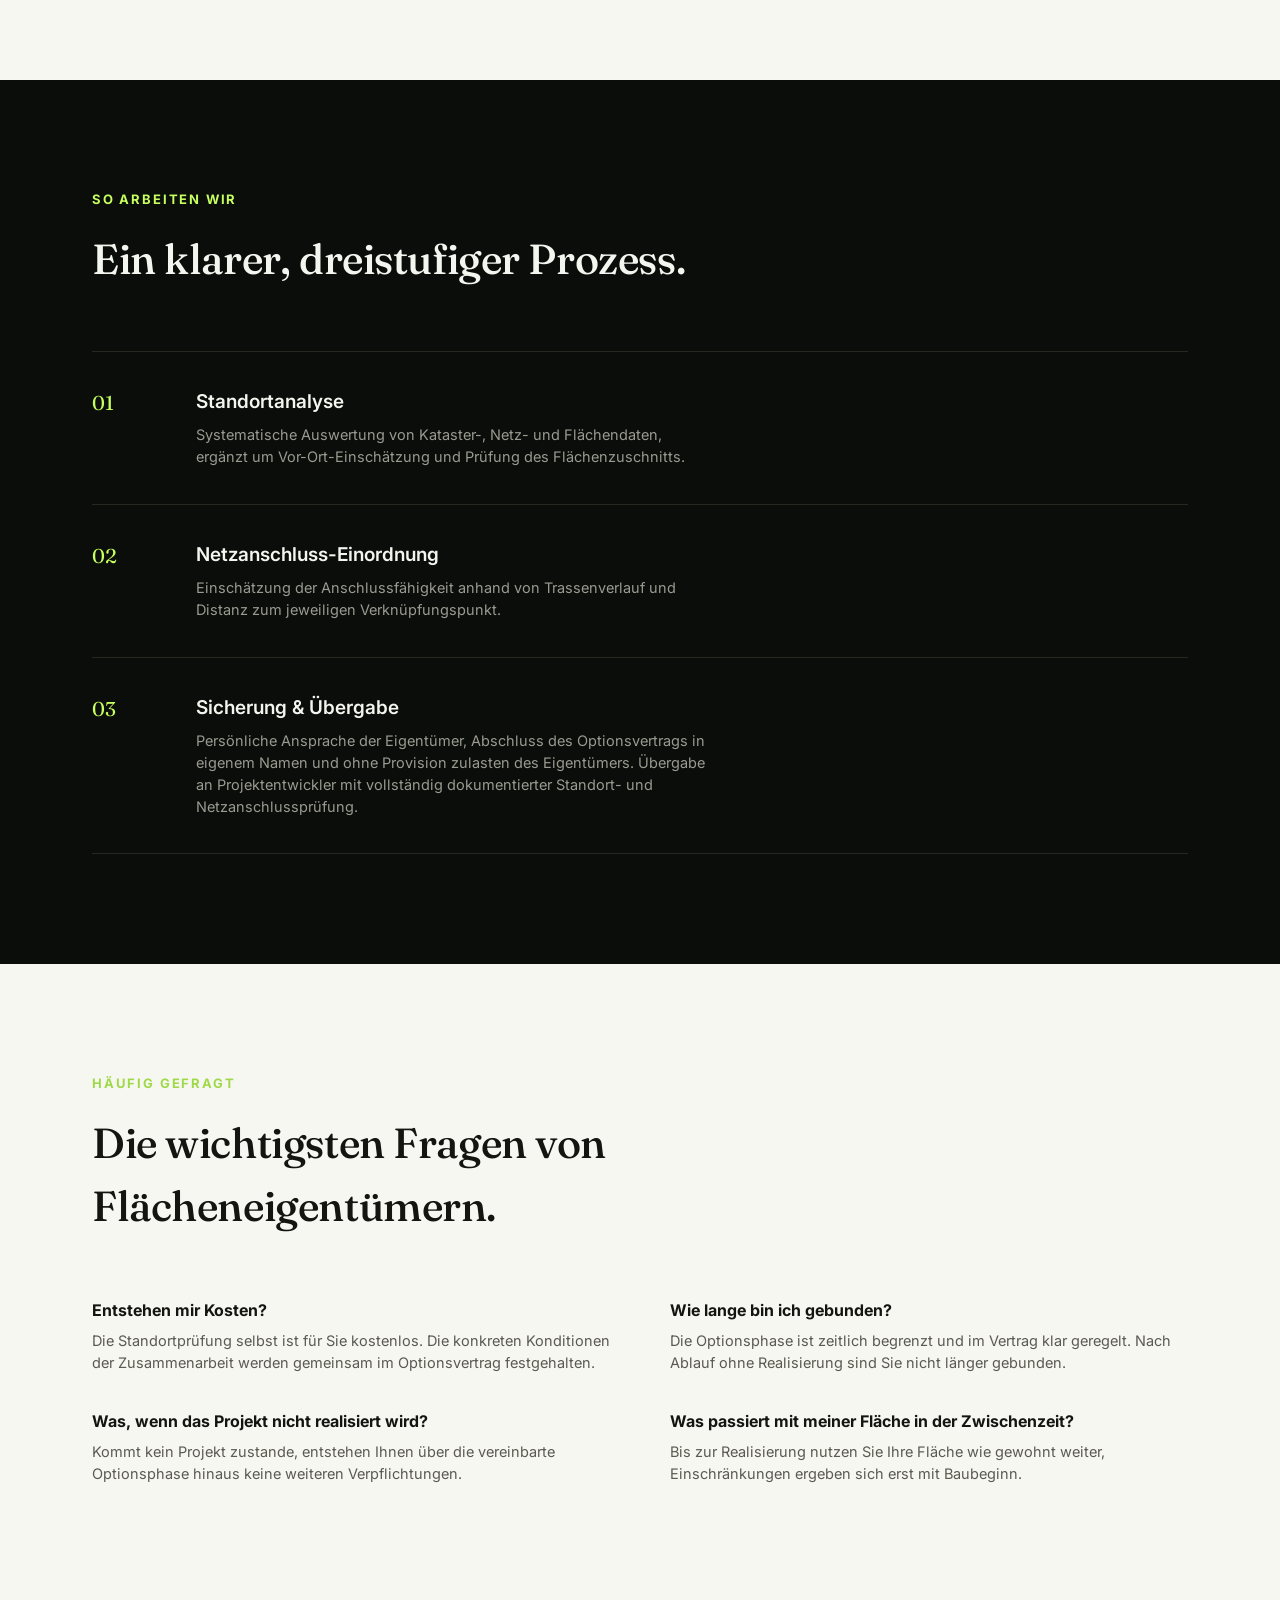
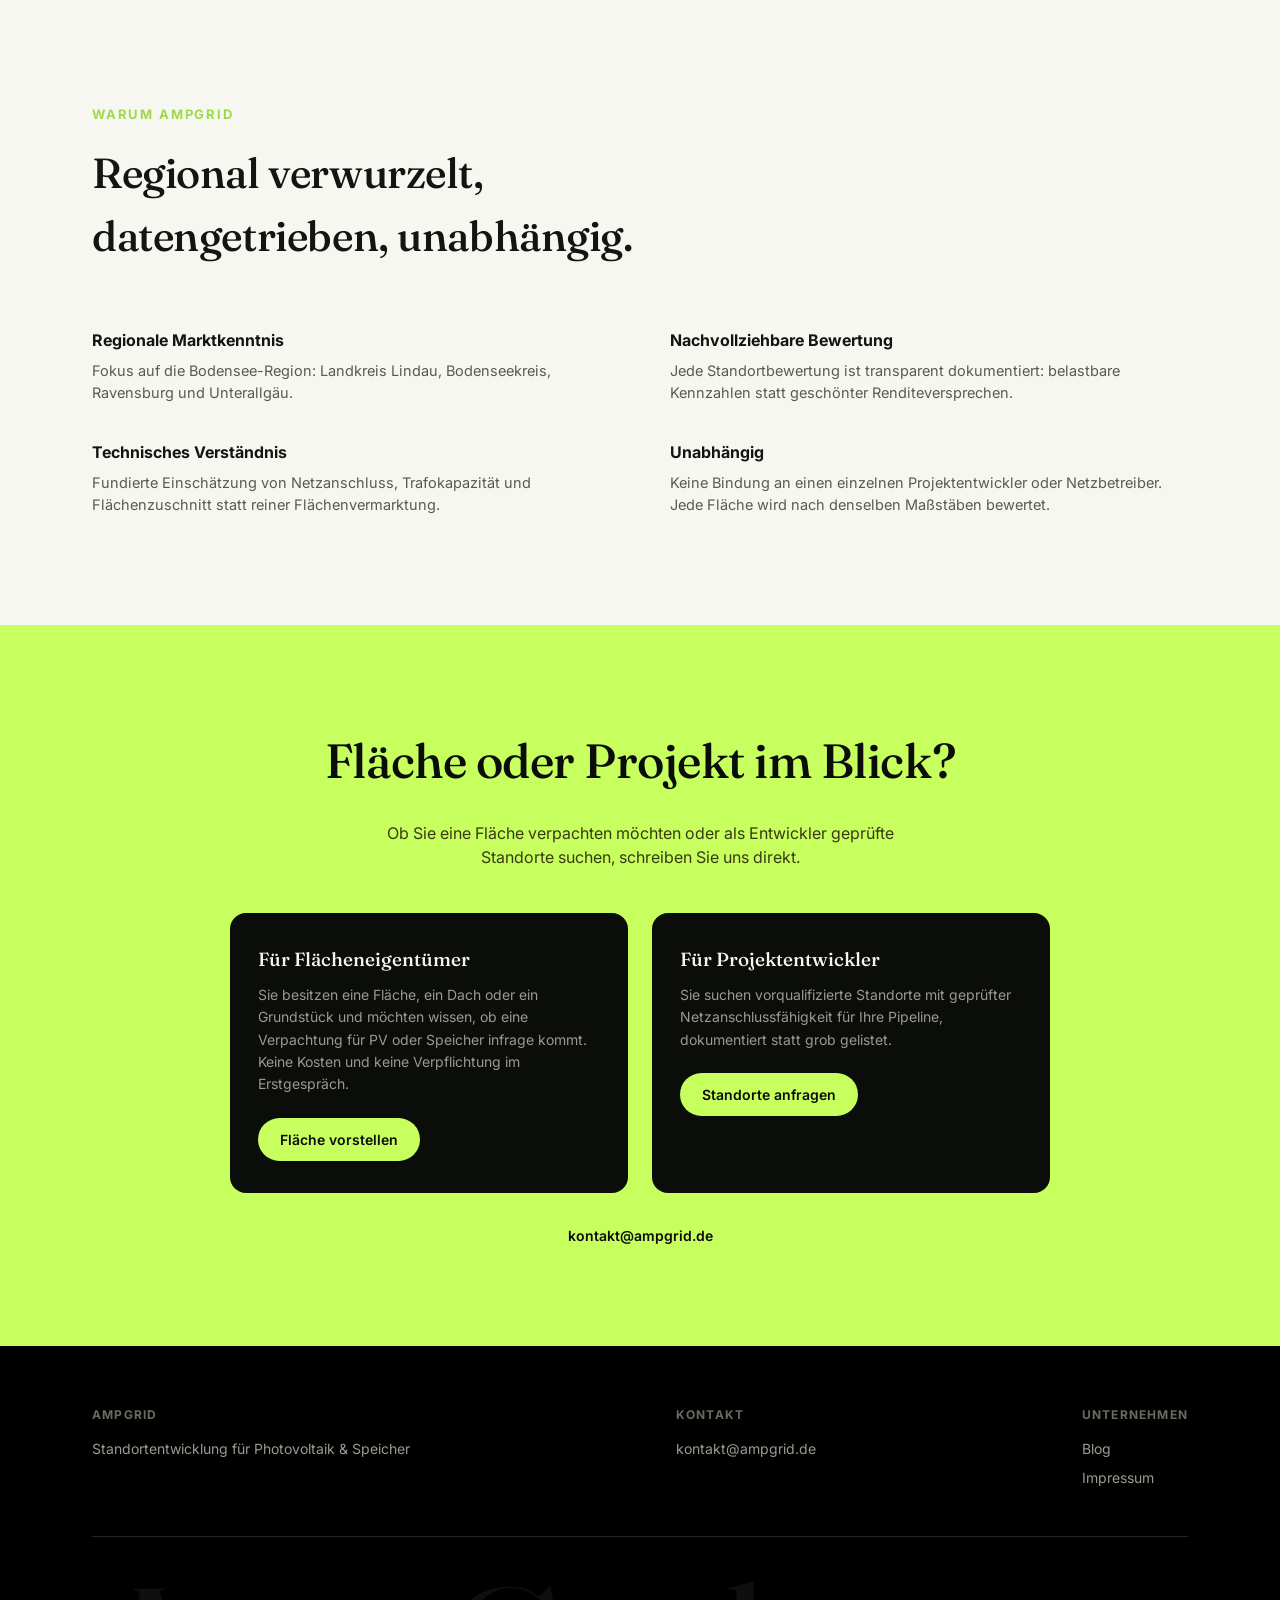
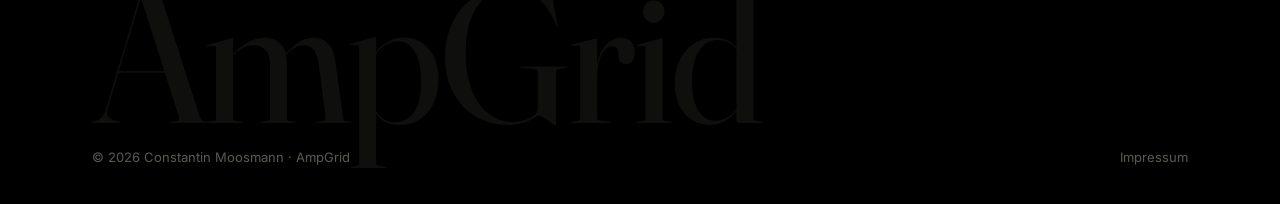
==== commit 0e0ddd39: "FAQ-Block fuer Flaecheneigentuemer ergaenzt" ====
--- a/index.html
+++ b/index.html
@@ -40,6 +40,7 @@
     <div class="nav-links">
       <a href="#leistungen">Leistungen</a>
       <a href="#ablauf">Ablauf</a>
+      <a href="#faq">FAQ</a>
       <a href="#warum">Warum AmpGrid</a>
       <a href="blog.html">Blog</a>
       <a href="mailto:kontakt@ampgrid.de" class="btn">Kontakt aufnehmen</a>
@@ -114,6 +115,31 @@
   </div>
 </section>
 
+<section class="section" id="faq">
+  <div class="wrap">
+    <div class="label">Häufig gefragt</div>
+    <h2>Die wichtigsten Fragen von Flächeneigentümern.</h2>
+    <div class="why-grid">
+      <div class="why-item">
+        <h4>Entstehen mir Kosten?</h4>
+        <p>Die Standortprüfung selbst ist für Sie kostenlos. Die konkreten Konditionen der Zusammenarbeit werden gemeinsam im Optionsvertrag festgehalten.</p>
+      </div>
+      <div class="why-item">
+        <h4>Wie lange bin ich gebunden?</h4>
+        <p>Die Optionsphase ist zeitlich begrenzt und im Vertrag klar geregelt. Nach Ablauf ohne Realisierung sind Sie nicht länger gebunden.</p>
+      </div>
+      <div class="why-item">
+        <h4>Was, wenn das Projekt nicht realisiert wird?</h4>
+        <p>Kommt kein Projekt zustande, entstehen Ihnen über die vereinbarte Optionsphase hinaus keine weiteren Verpflichtungen.</p>
+      </div>
+      <div class="why-item">
+        <h4>Was passiert mit meiner Fläche in der Zwischenzeit?</h4>
+        <p>Bis zur Realisierung nutzen Sie Ihre Fläche wie gewohnt weiter, Einschränkungen ergeben sich erst mit Baubeginn.</p>
+      </div>
+    </div>
+  </div>
+</section>
+
 <section class="section" id="warum">
   <div class="wrap">
     <div class="label">Warum AmpGrid</div>
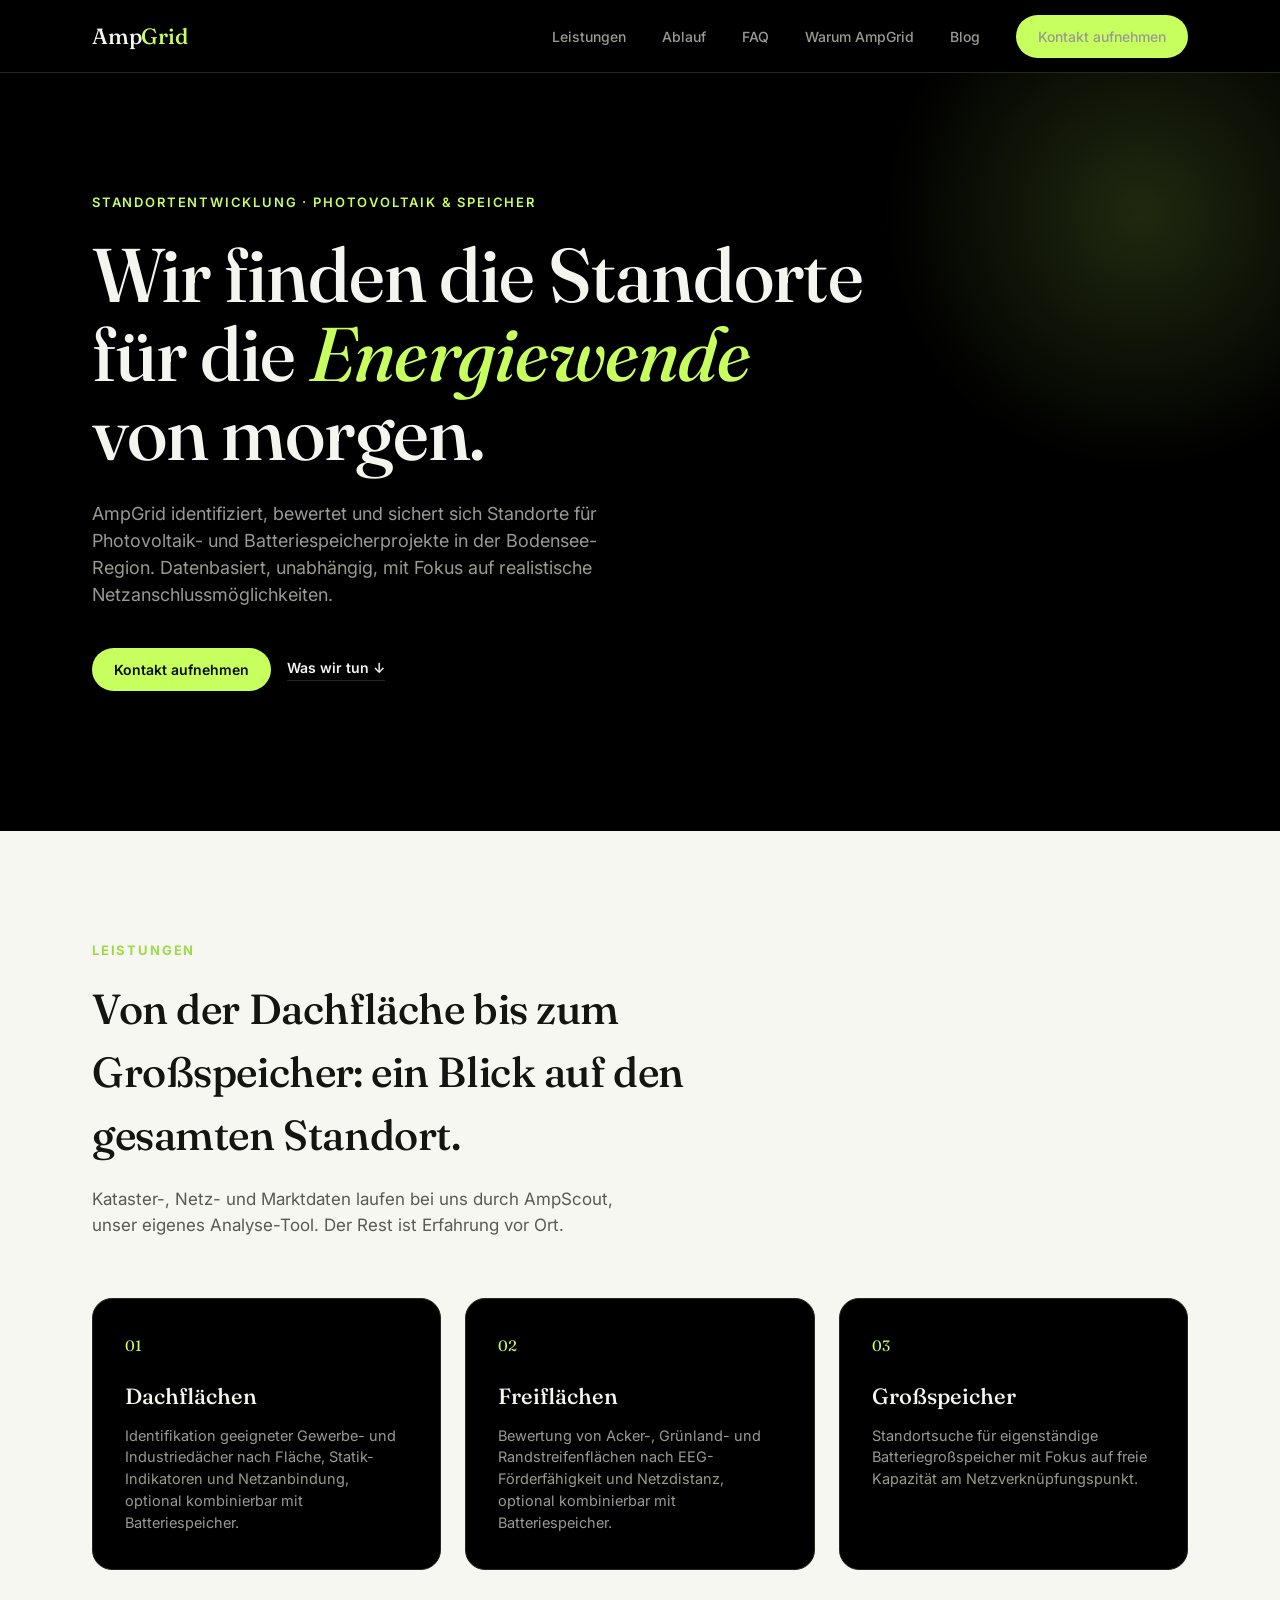
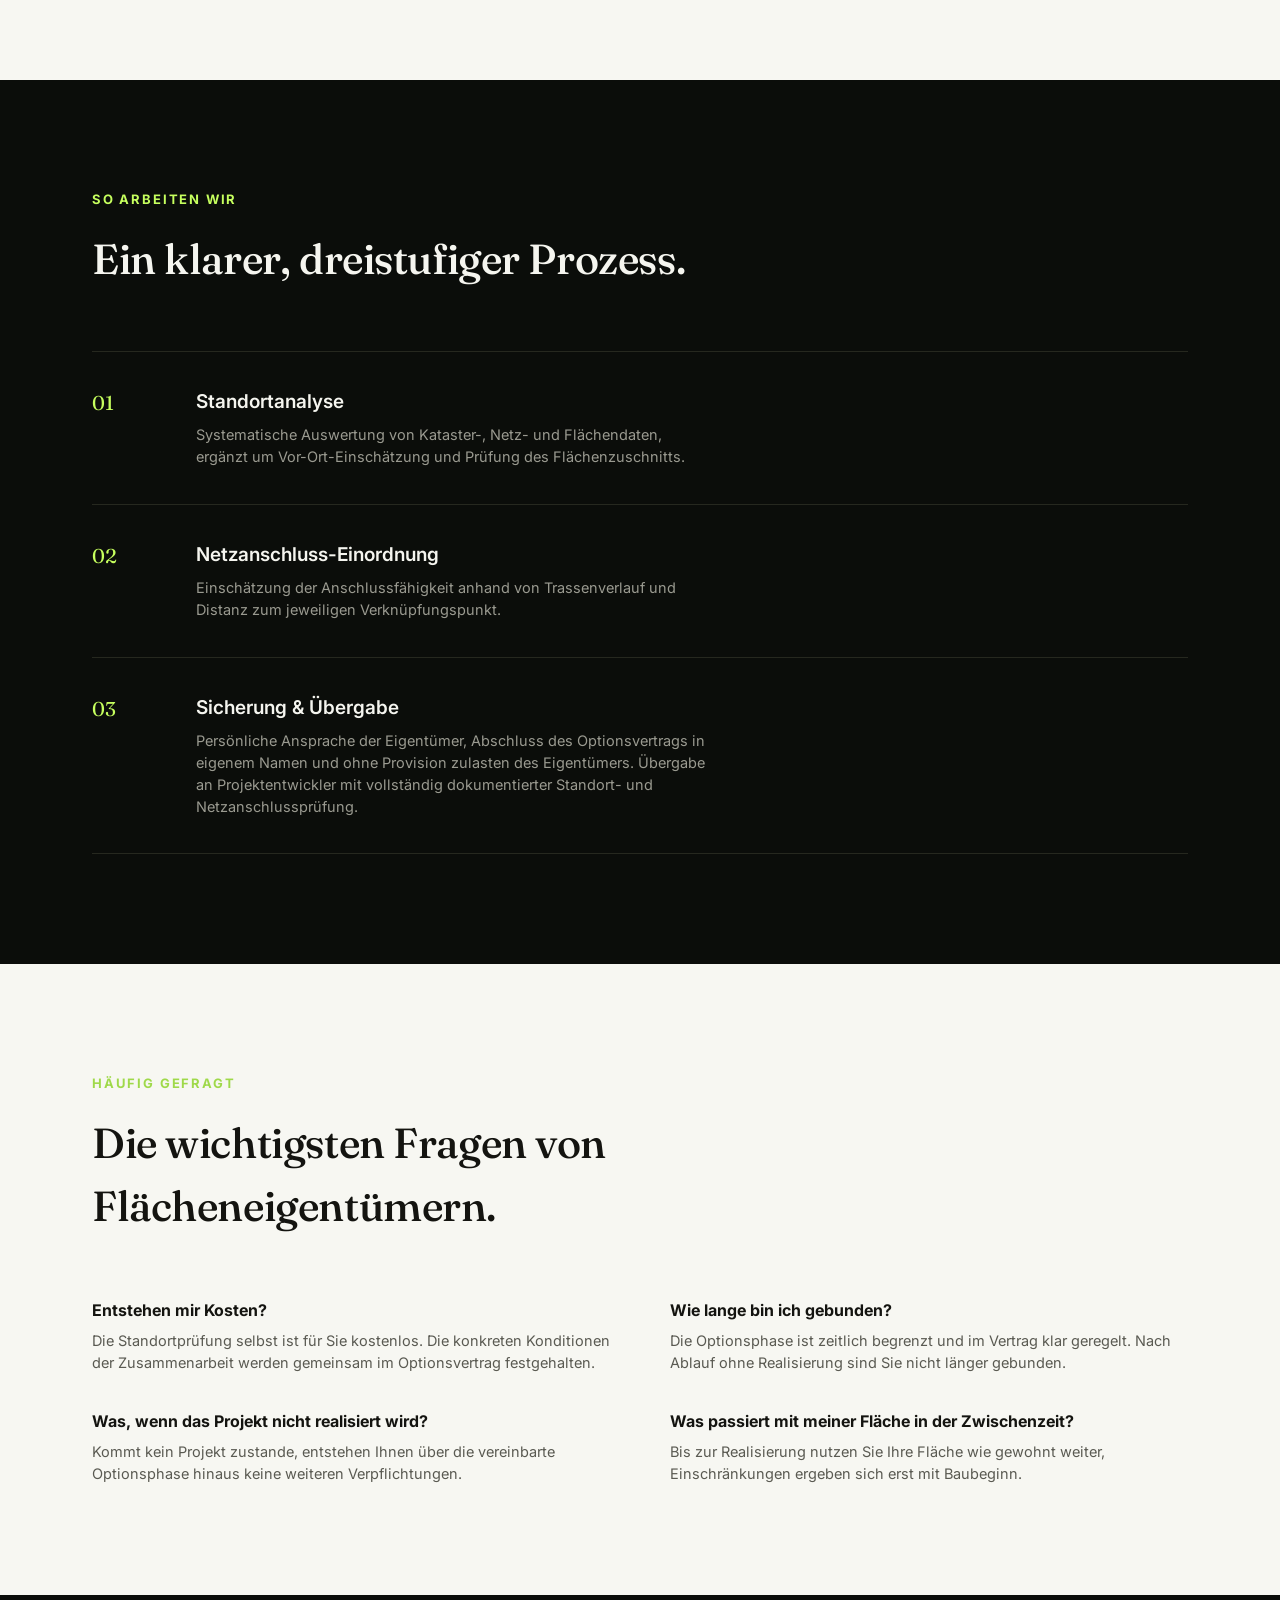
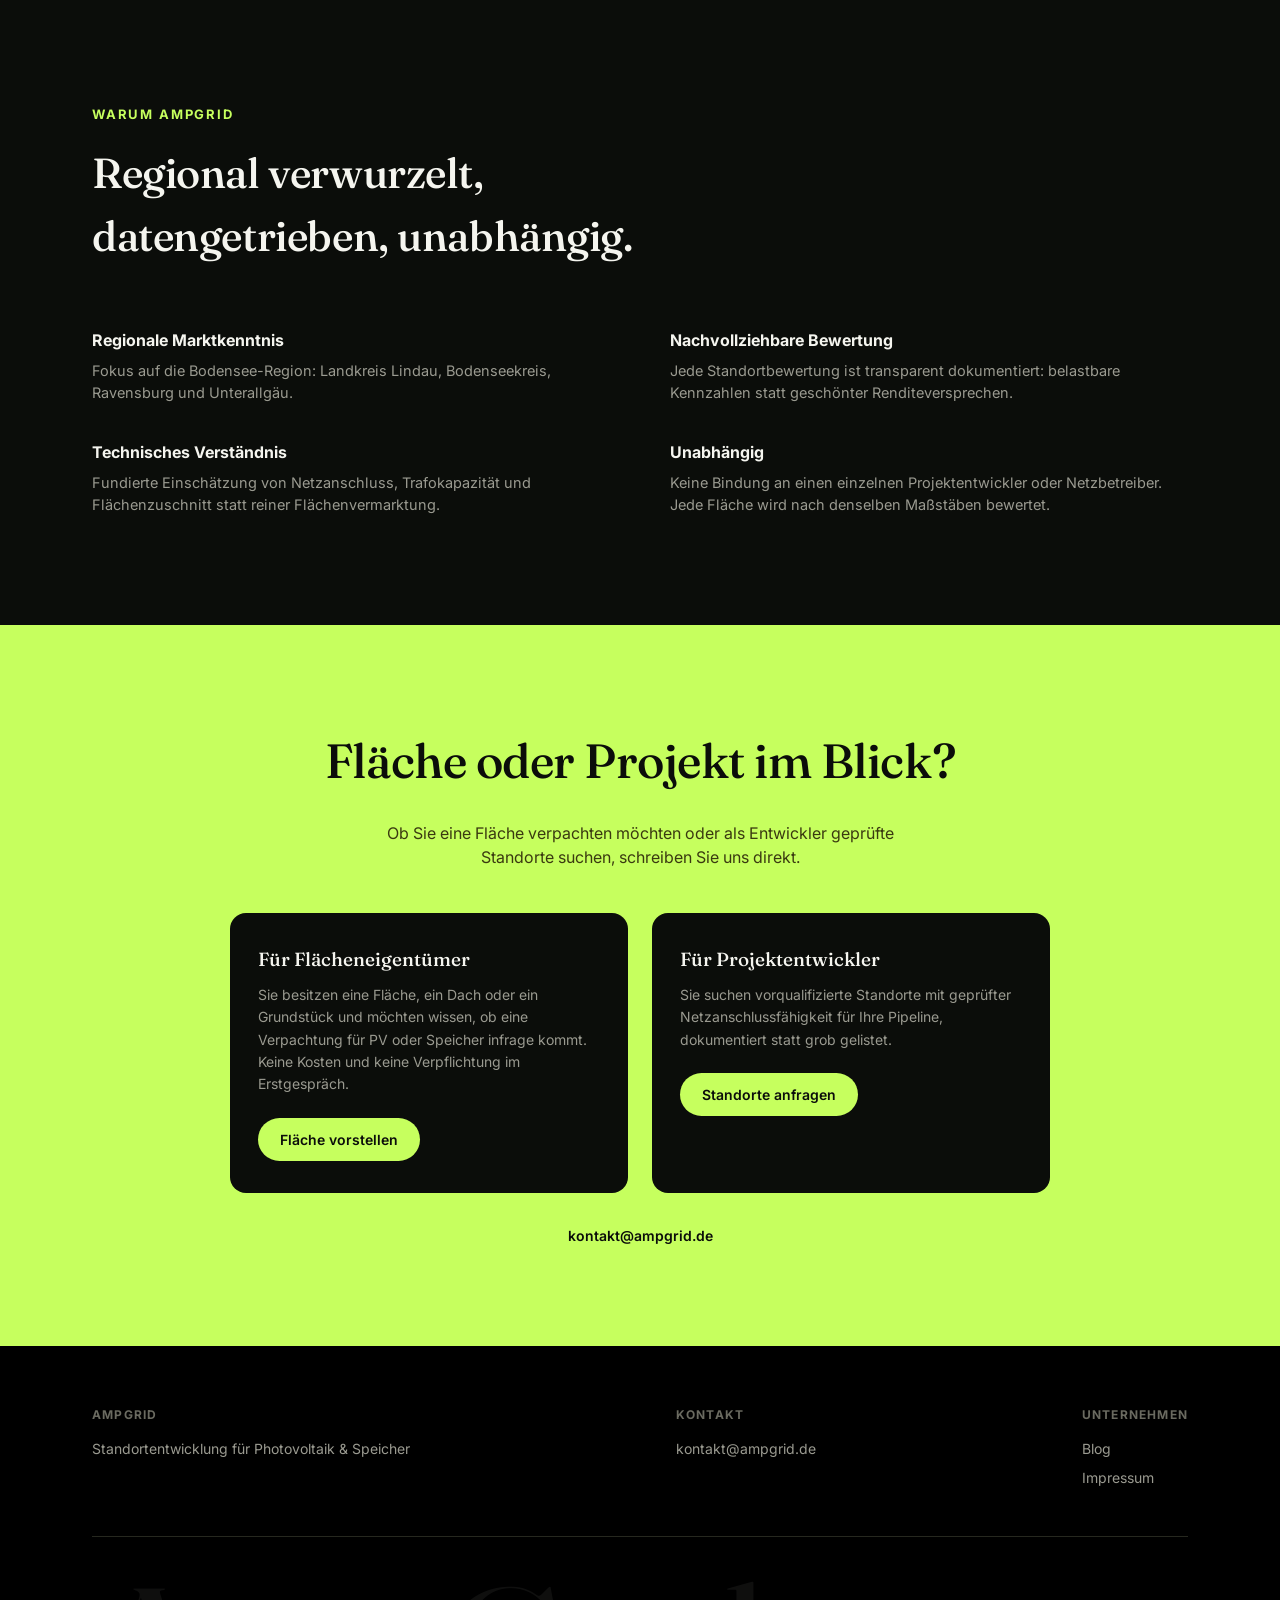
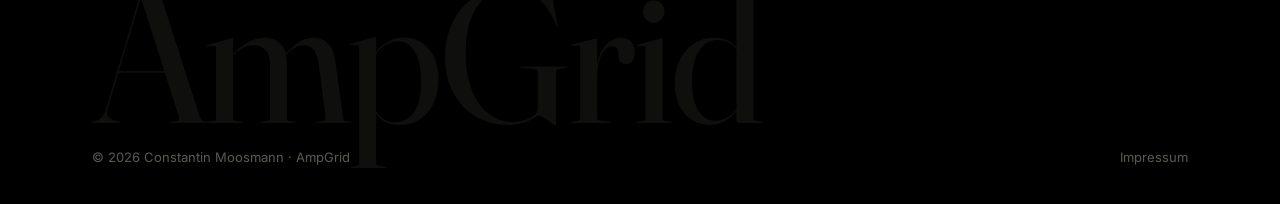
==== commit b17b5045: "Warum-AmpGrid-Sektion dunkel hinterlegt fuer klare Abschnittstrennung" ====
--- a/index.html
+++ b/index.html
@@ -140,7 +140,7 @@
   </div>
 </section>
 
-<section class="section" id="warum">
+<section class="section dark" id="warum">
   <div class="wrap">
     <div class="label">Warum AmpGrid</div>
     <h2>Regional verwurzelt, datengetrieben, unabhängig.</h2>
--- a/styles.css
+++ b/styles.css
@@ -174,6 +174,7 @@
 }
 .why-item h4{font-size:16px;font-weight:700;margin-bottom:8px;}
 .why-item p{font-size:14.5px;color:#5a5a52;}
+.section.dark .why-item p{color:var(--text-dim);}
 
 /* CONTACT CTA */
 .cta-section{
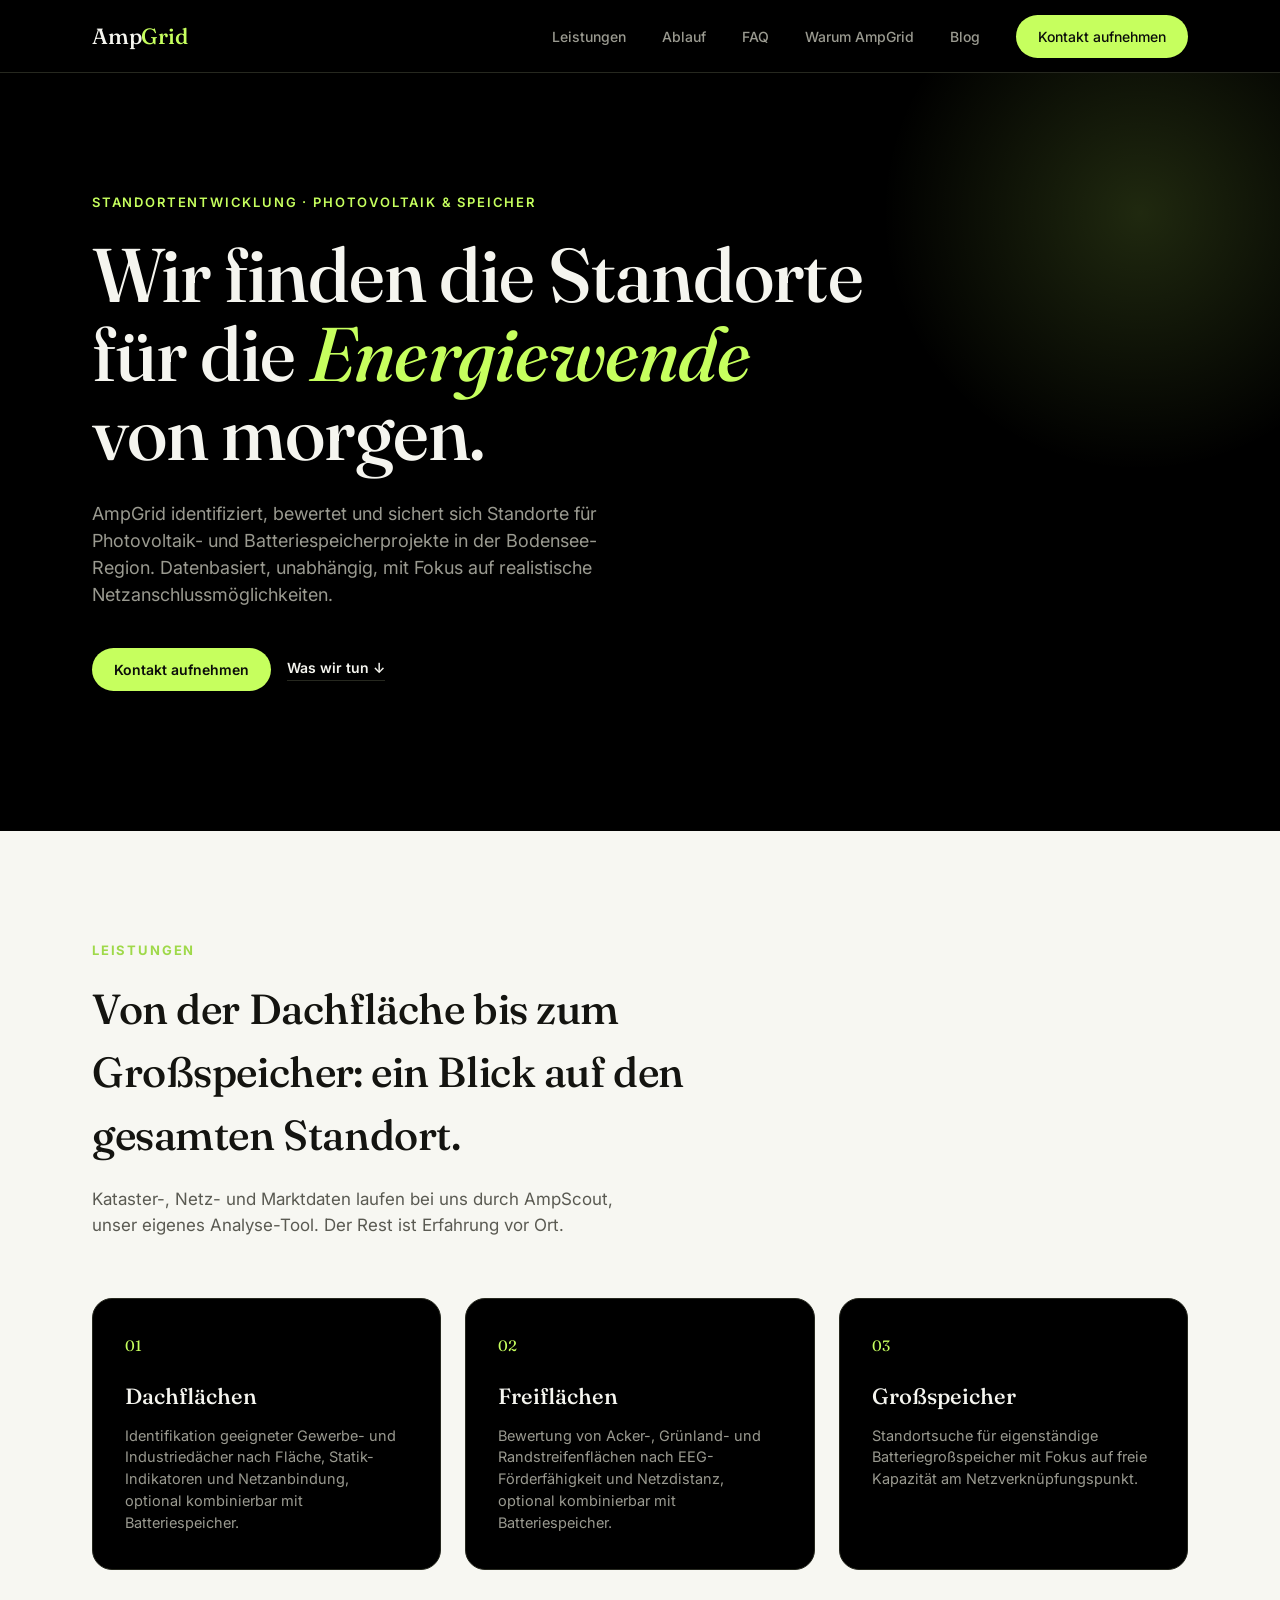
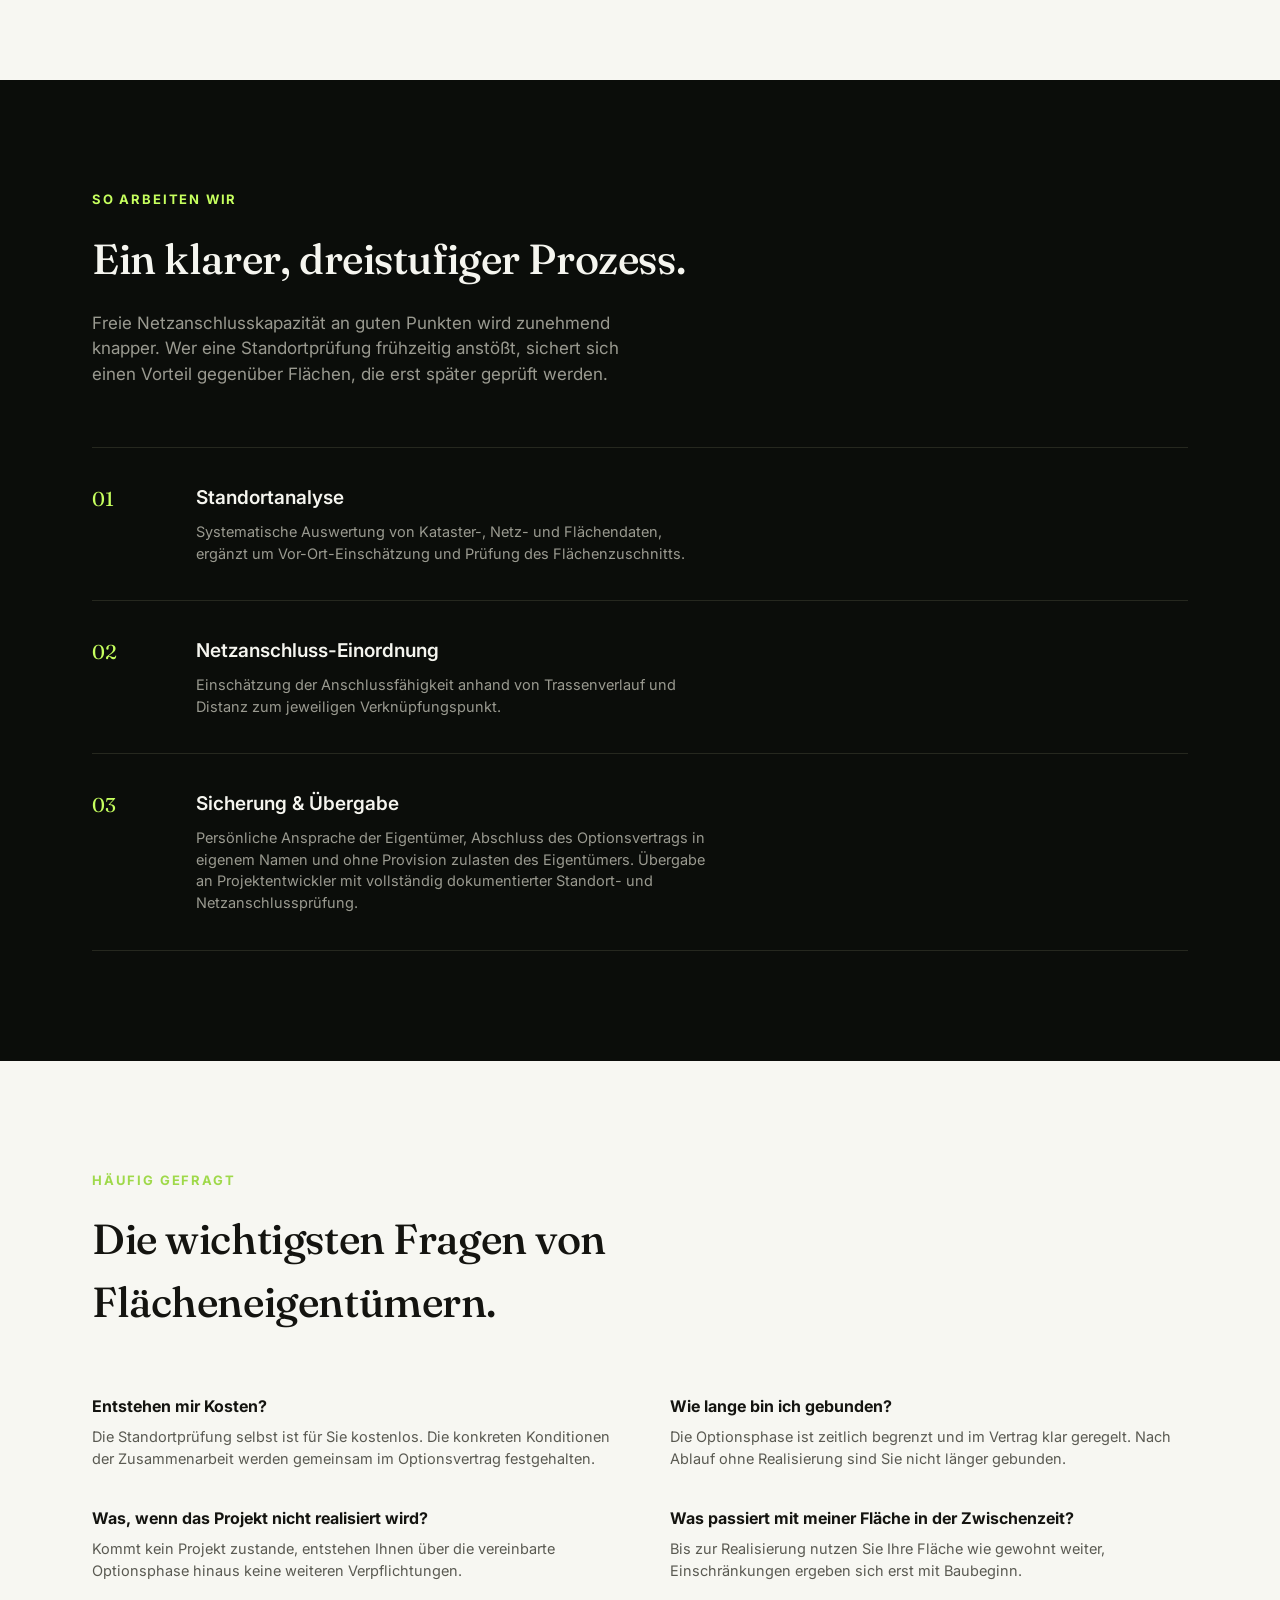
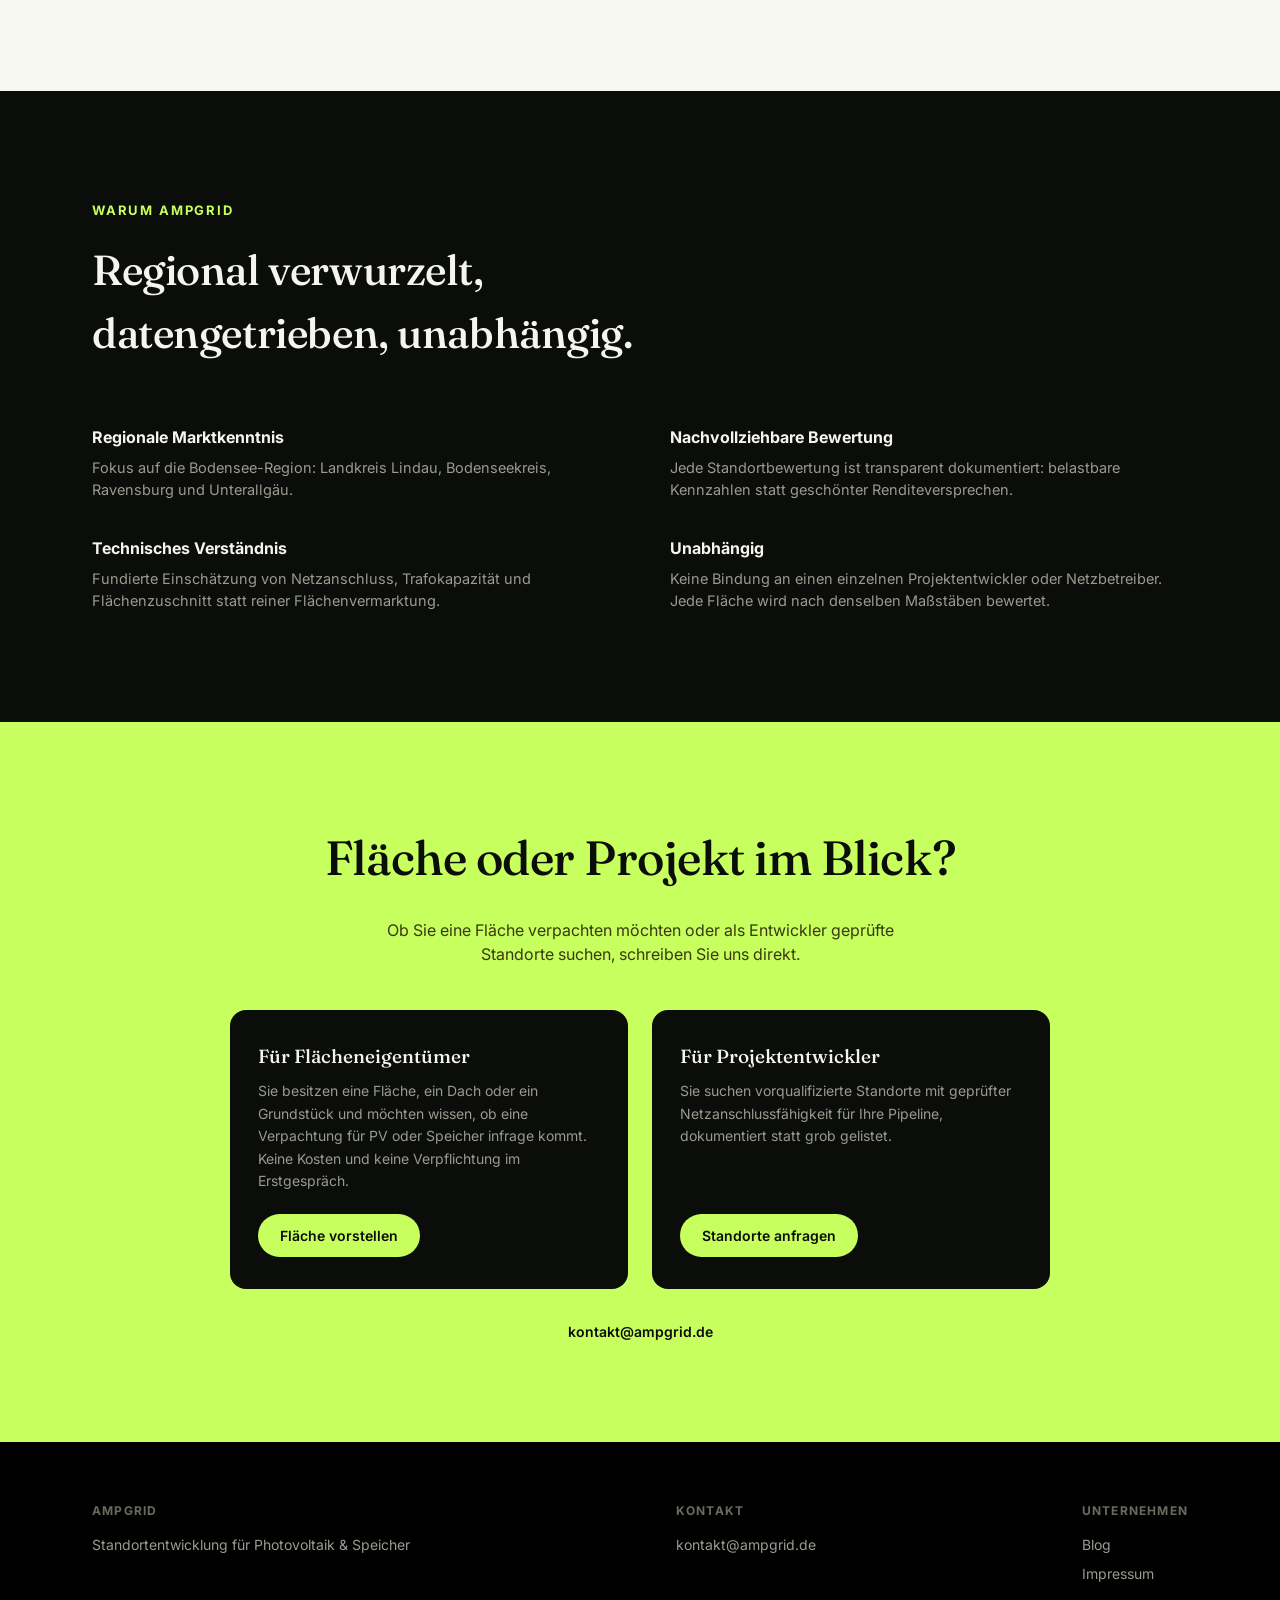
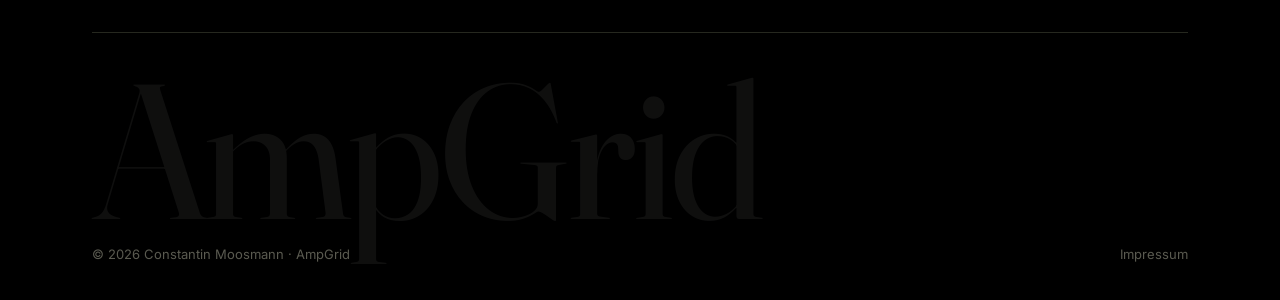
==== commit d6128443: "Netzanschluss-Knappheit als Lead-Satz, Nav/CTA-Fixes" ====
--- a/index.html
+++ b/index.html
@@ -89,6 +89,7 @@
   <div class="wrap">
     <div class="label">So arbeiten wir</div>
     <h2>Ein klarer, dreistufiger Prozess.</h2>
+    <p class="lead">Freie Netzanschlusskapazität an guten Punkten wird zunehmend knapper. Wer eine Standortprüfung frühzeitig anstößt, sichert sich einen Vorteil gegenüber Flächen, die erst später geprüft werden.</p>
     <div class="steps">
       <div class="step">
         <div class="step-n">01</div>
--- a/styles.css
+++ b/styles.css
@@ -47,6 +47,7 @@
   transition:color .15s ease;
 }
 .nav-links a:hover{color:var(--text-light);}
+.nav-links a.btn, .nav-links a.btn:hover{color:#0b0d0a;}
 .btn{
   display:inline-block;
   background:var(--accent);
@@ -57,7 +58,7 @@
   border-radius:999px;
   transition:transform .15s ease, background .15s ease;
 }
-.btn:hover{background:var(--text-light);}
+.btn:hover{background:var(--text-light);transform:translateY(-2px);box-shadow:0 8px 18px rgba(0,0,0,0.18);}
 
 /* HERO */
 .hero{
@@ -202,18 +203,24 @@
 }
 .cta-grid{
   display:grid;grid-template-columns:repeat(auto-fit,minmax(260px,1fr));
+  align-items:stretch;
   gap:24px;max-width:820px;margin:0 auto;text-align:left;
 }
 .cta-card{
   background:#0b0d0a;color:#f5f5ef;border-radius:16px;padding:32px 28px;
-}
+  display:flex;flex-direction:column;
+  transition:transform .2s ease, box-shadow .2s ease;
+}
+.cta-card:hover{transform:translateY(-6px);box-shadow:0 16px 32px rgba(0,0,0,0.3);}
 .cta-card h3{
   font-family:var(--serif);font-weight:500;font-size:19px;
   margin-bottom:10px;color:#f5f5ef;
 }
 .cta-card p{
   font-size:14px;color:#9a9a90;line-height:1.6;margin-bottom:22px;
-}
+  flex-grow:1;
+}
+.cta-card .btn{align-self:flex-start;}
 
 /* FOOTER */
 footer{
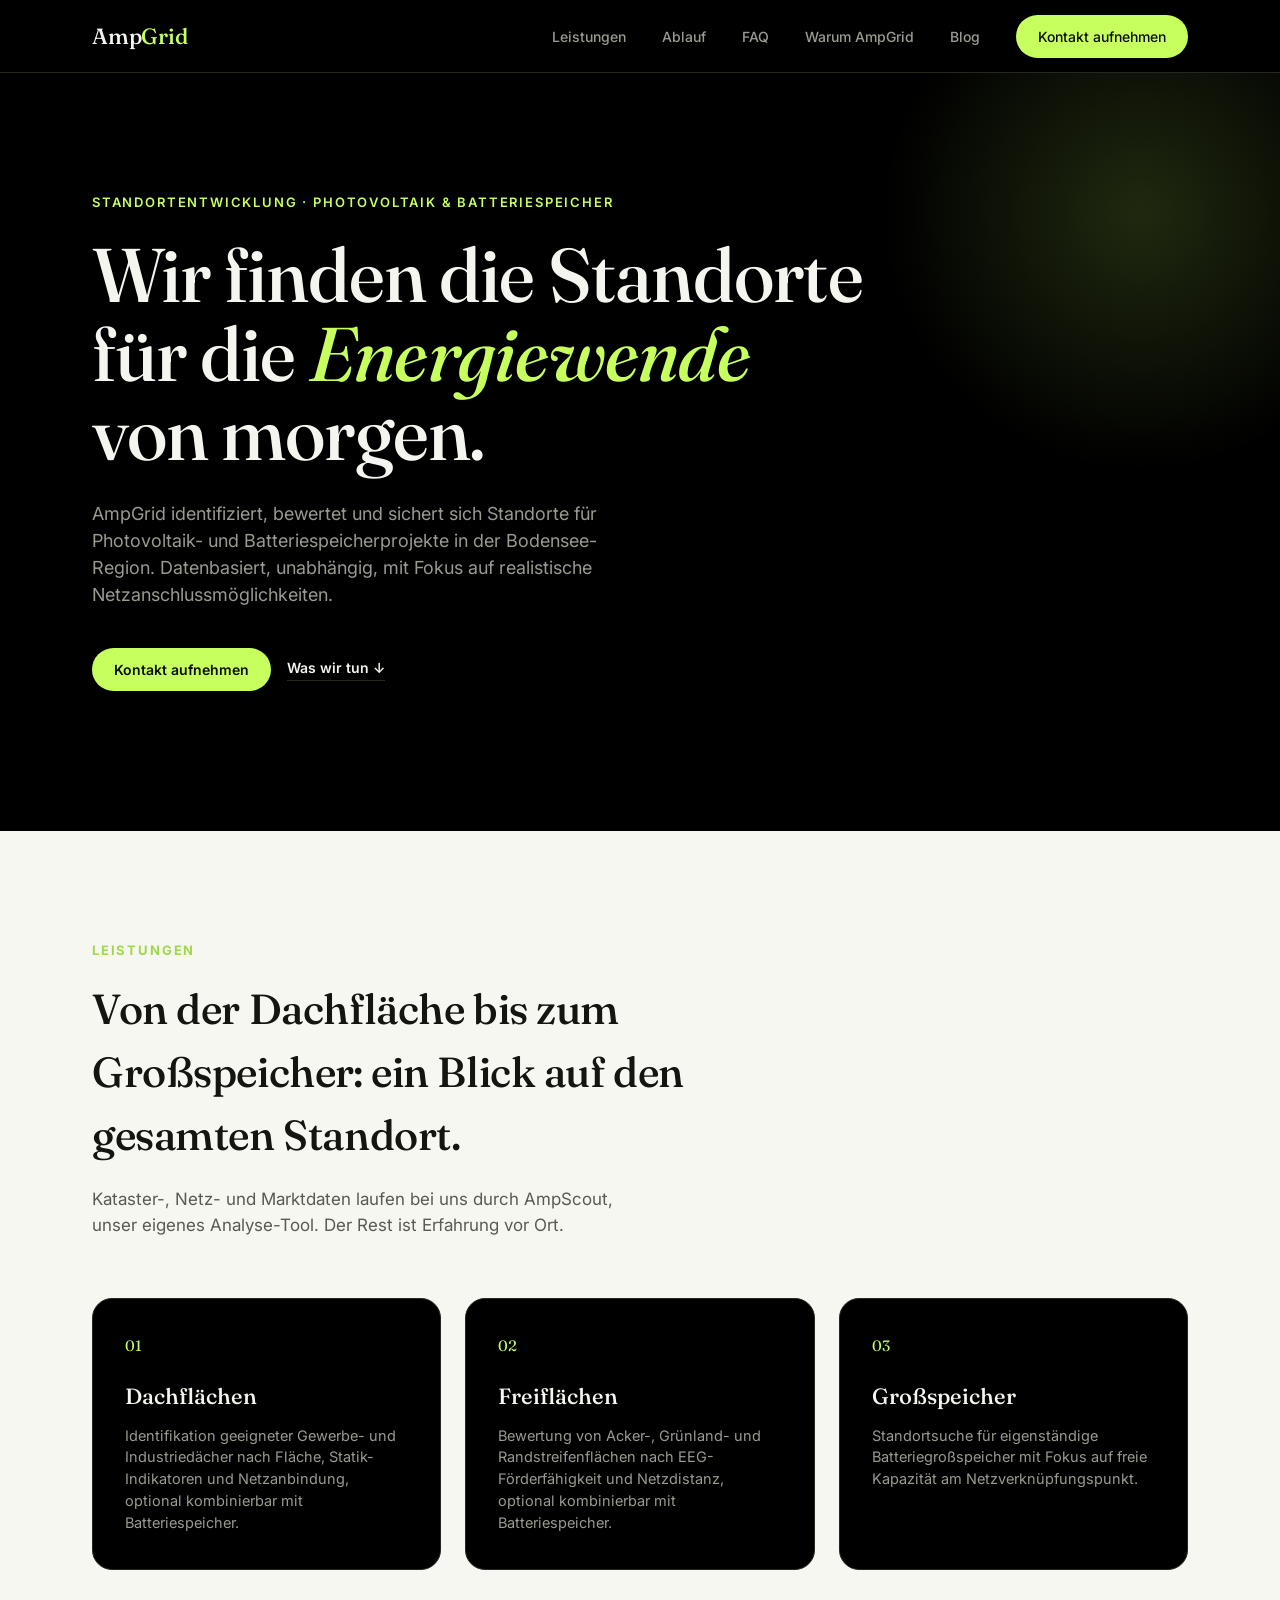
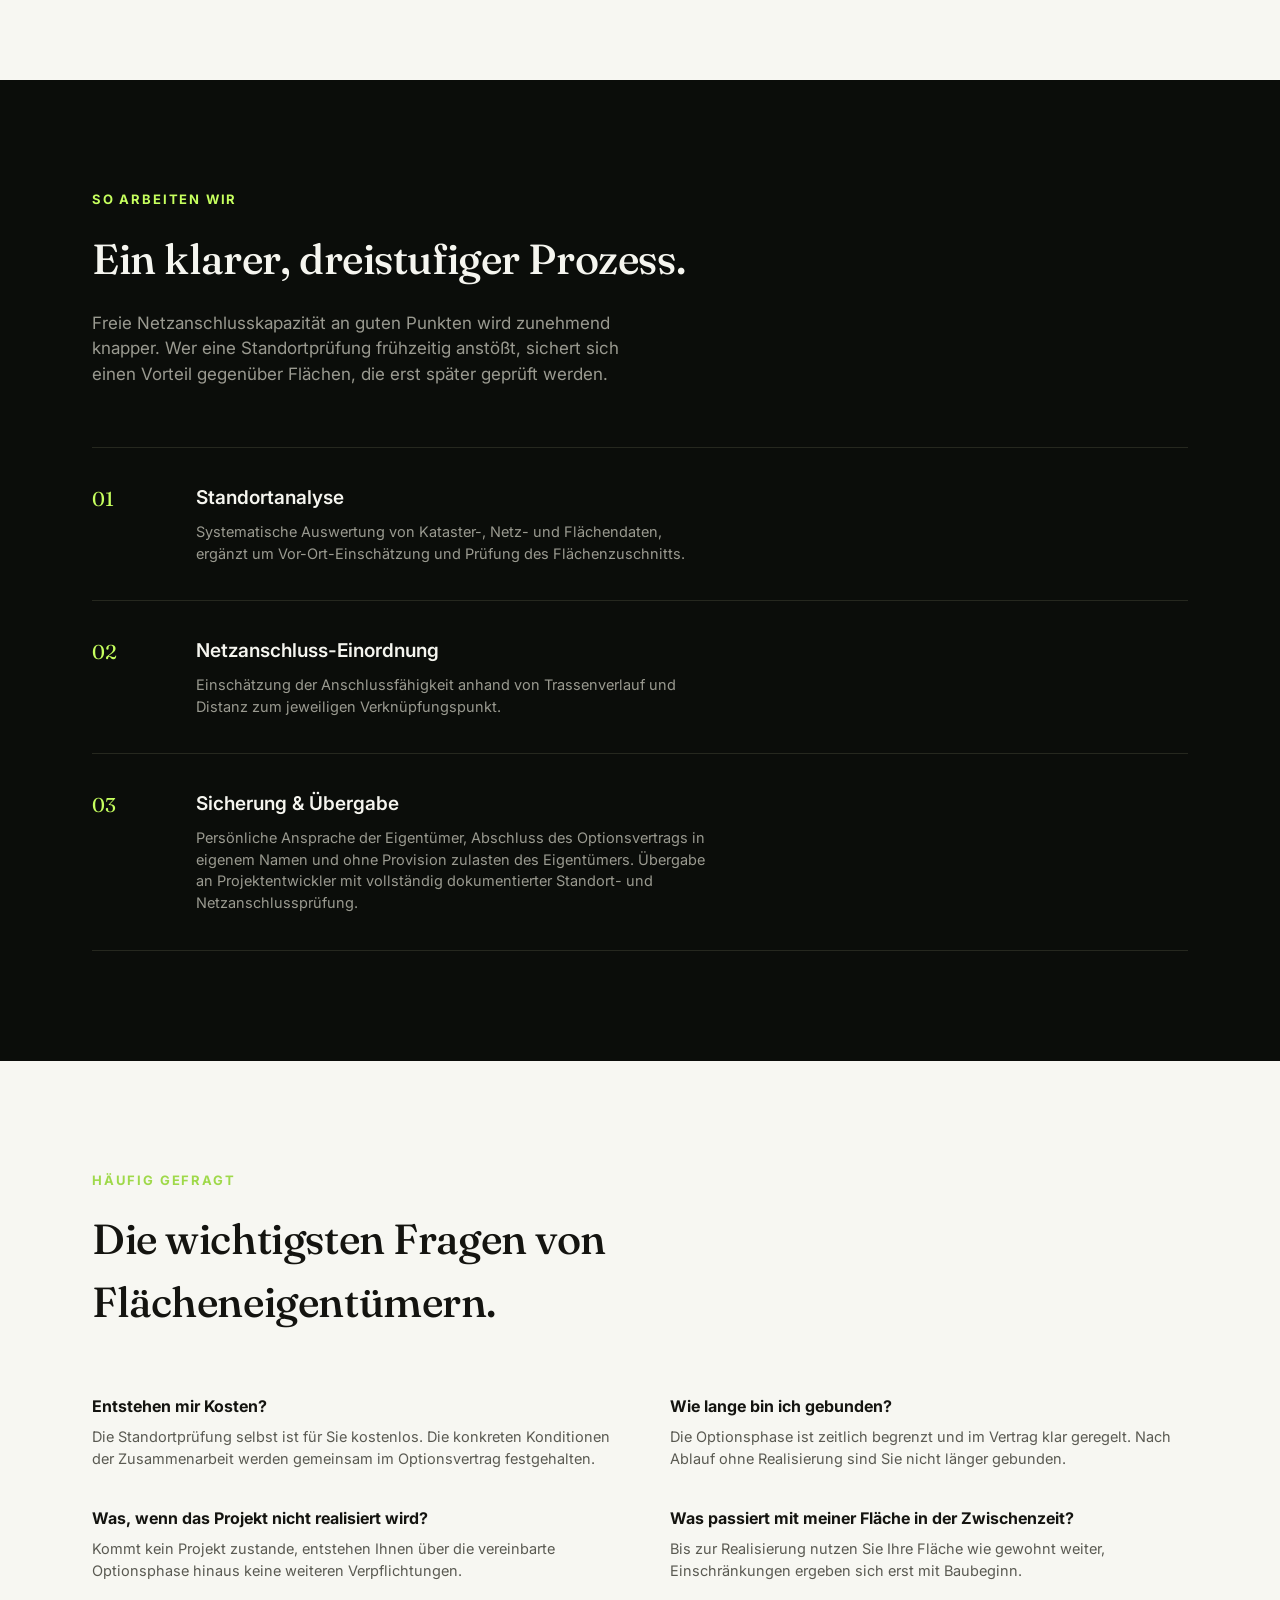
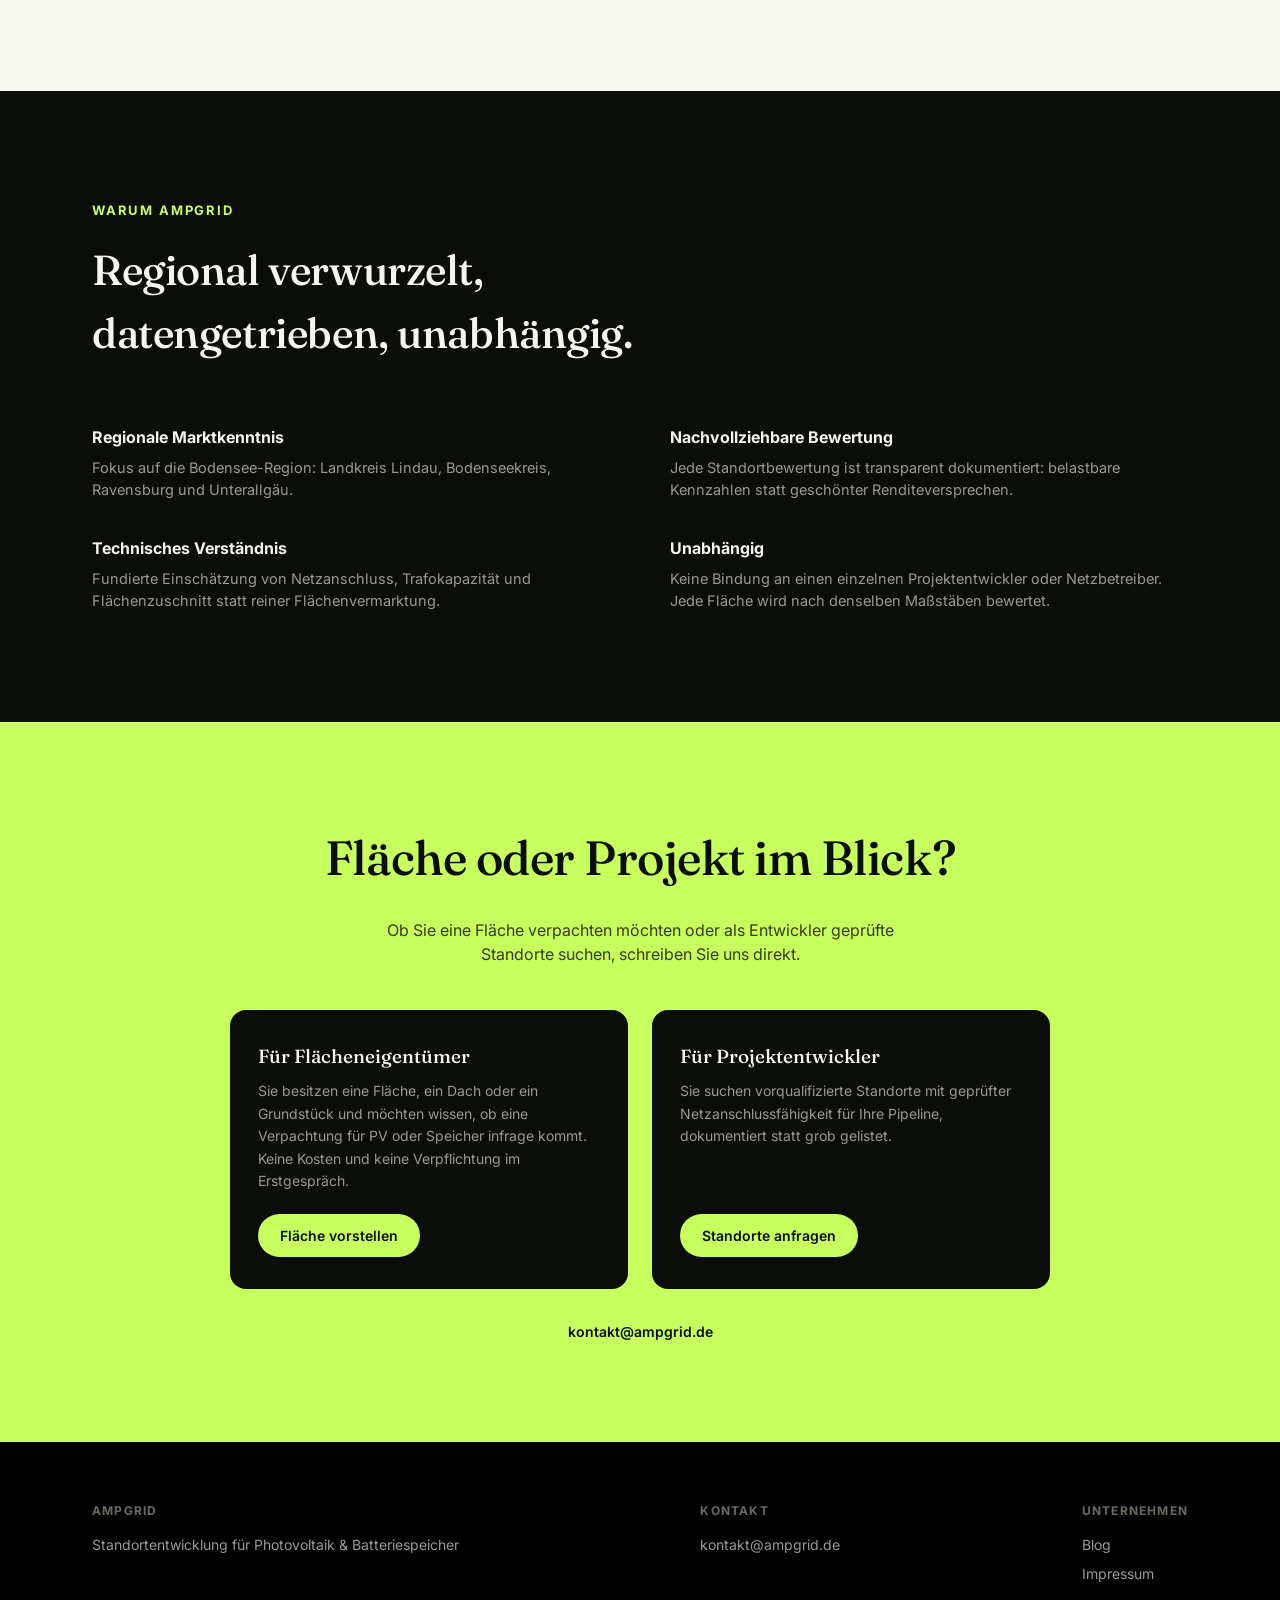
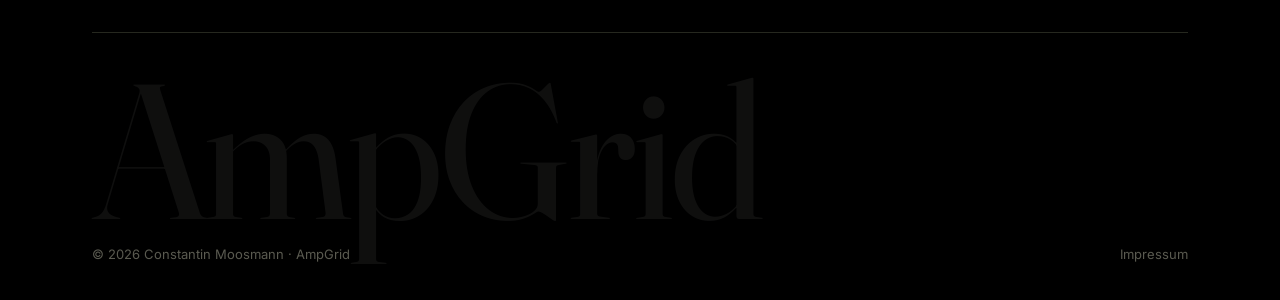
==== commit eacd9113: "Speicher zu Batteriespeicher vereinheitlichen" ====
--- a/index.html
+++ b/index.html
@@ -50,7 +50,7 @@
 
 <header class="hero">
   <div class="wrap">
-    <div class="eyebrow">Standortentwicklung · Photovoltaik & Speicher</div>
+    <div class="eyebrow">Standortentwicklung · Photovoltaik & Batteriespeicher</div>
     <h1>Wir finden die Standorte<br>für die <em>Energiewende</em><br>von morgen.</h1>
     <p>AmpGrid identifiziert, bewertet und sichert sich Standorte für Photovoltaik- und Batteriespeicherprojekte in der Bodensee-Region. Datenbasiert, unabhängig, mit Fokus auf realistische Netzanschlussmöglichkeiten.</p>
     <div class="cta-row">
@@ -191,7 +191,7 @@
     <div class="footer-top">
       <div class="footer-col">
         <h5>AmpGrid</h5>
-        <p>Standortentwicklung für Photovoltaik & Speicher</p>
+        <p>Standortentwicklung für Photovoltaik & Batteriespeicher</p>
       </div>
       <div class="footer-col">
         <h5>Kontakt</h5>
--- a/styles.css
+++ b/styles.css
@@ -211,7 +211,7 @@
   display:flex;flex-direction:column;
   transition:transform .2s ease, box-shadow .2s ease;
 }
-.cta-card:hover{transform:translateY(-6px);box-shadow:0 16px 32px rgba(0,0,0,0.3);}
+.cta-card:hover{transform:translateY(-6px) scale(1.02);box-shadow:0 16px 32px rgba(0,0,0,0.3);}
 .cta-card h3{
   font-family:var(--serif);font-weight:500;font-size:19px;
   margin-bottom:10px;color:#f5f5ef;
@@ -292,7 +292,7 @@
   display:flex;align-items:center;justify-content:space-between;
   flex-wrap:wrap;gap:16px;
 }
-.blog-cta p{font-size:15px;margin:0;}
+.blog-cta p{font-size:15px;margin:0;color:var(--text-light);}
 
 /* BLOG INDEX */
 .blog-index-grid{
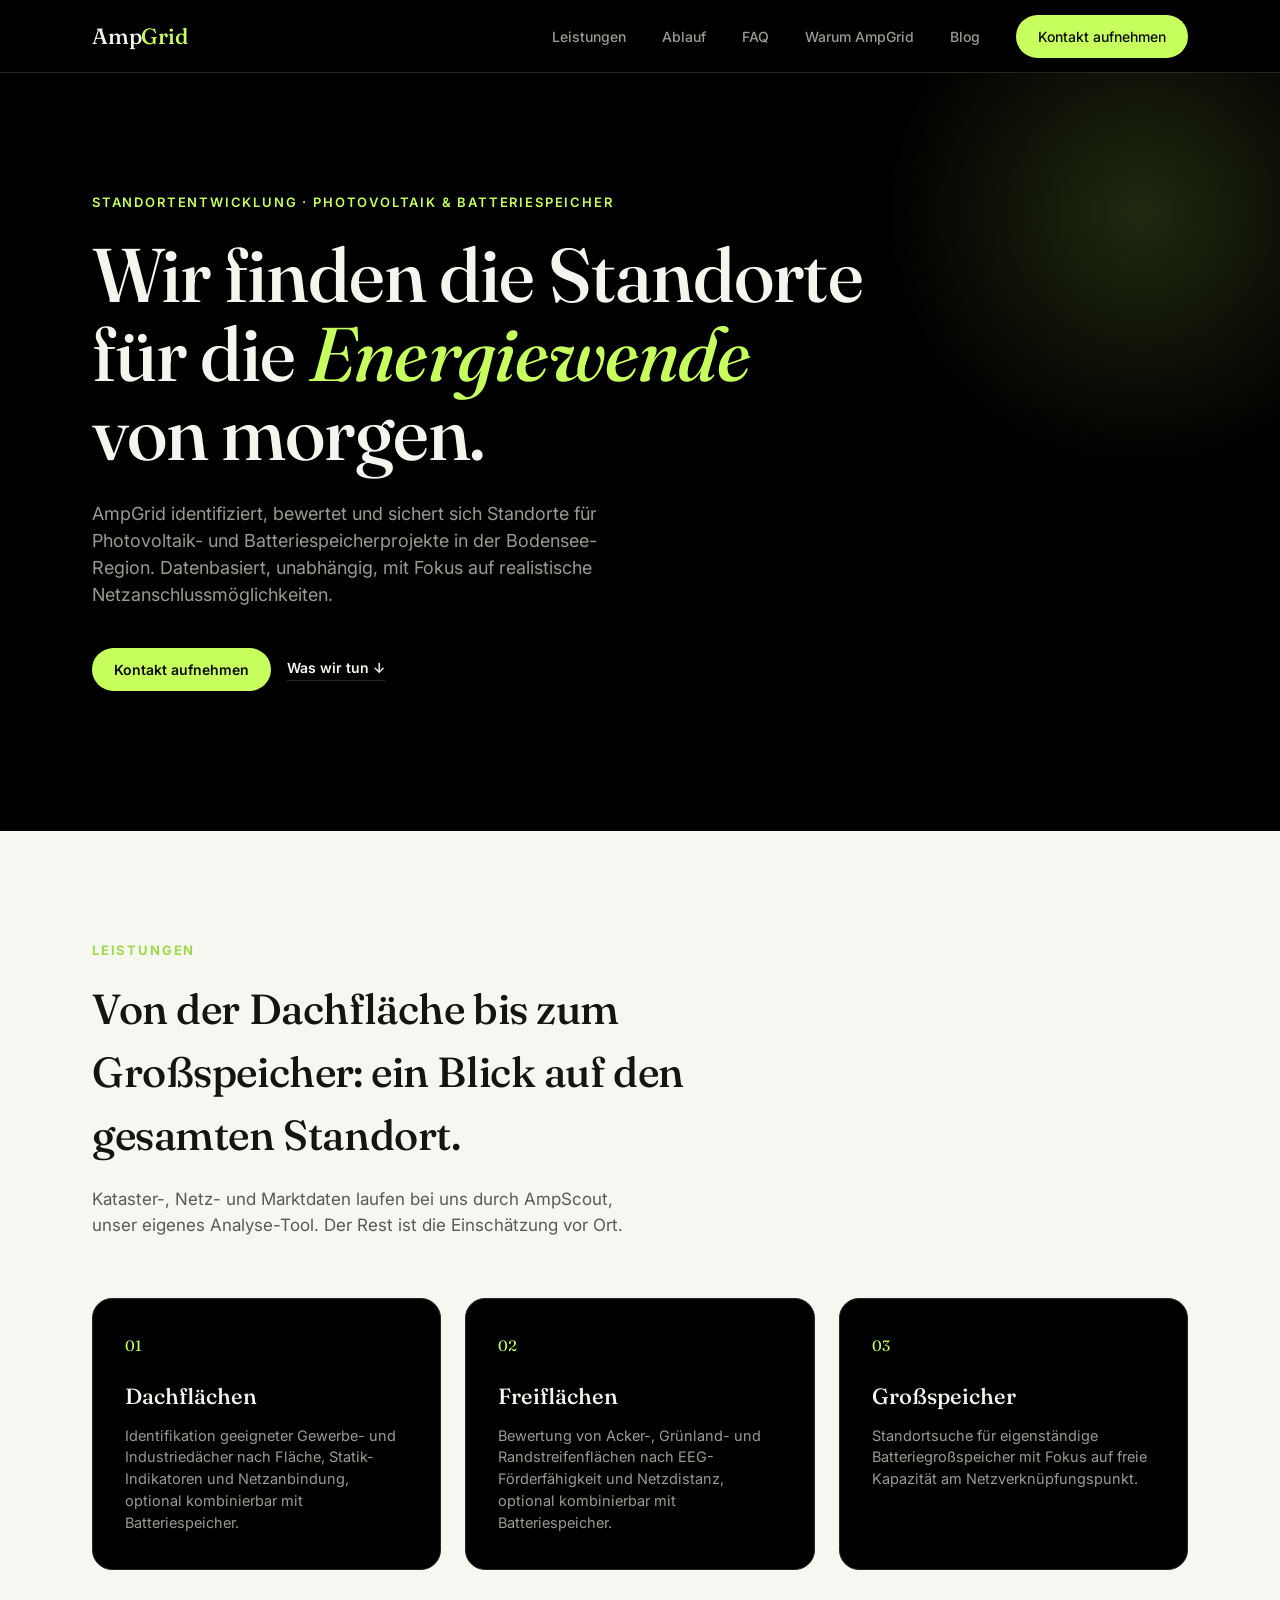
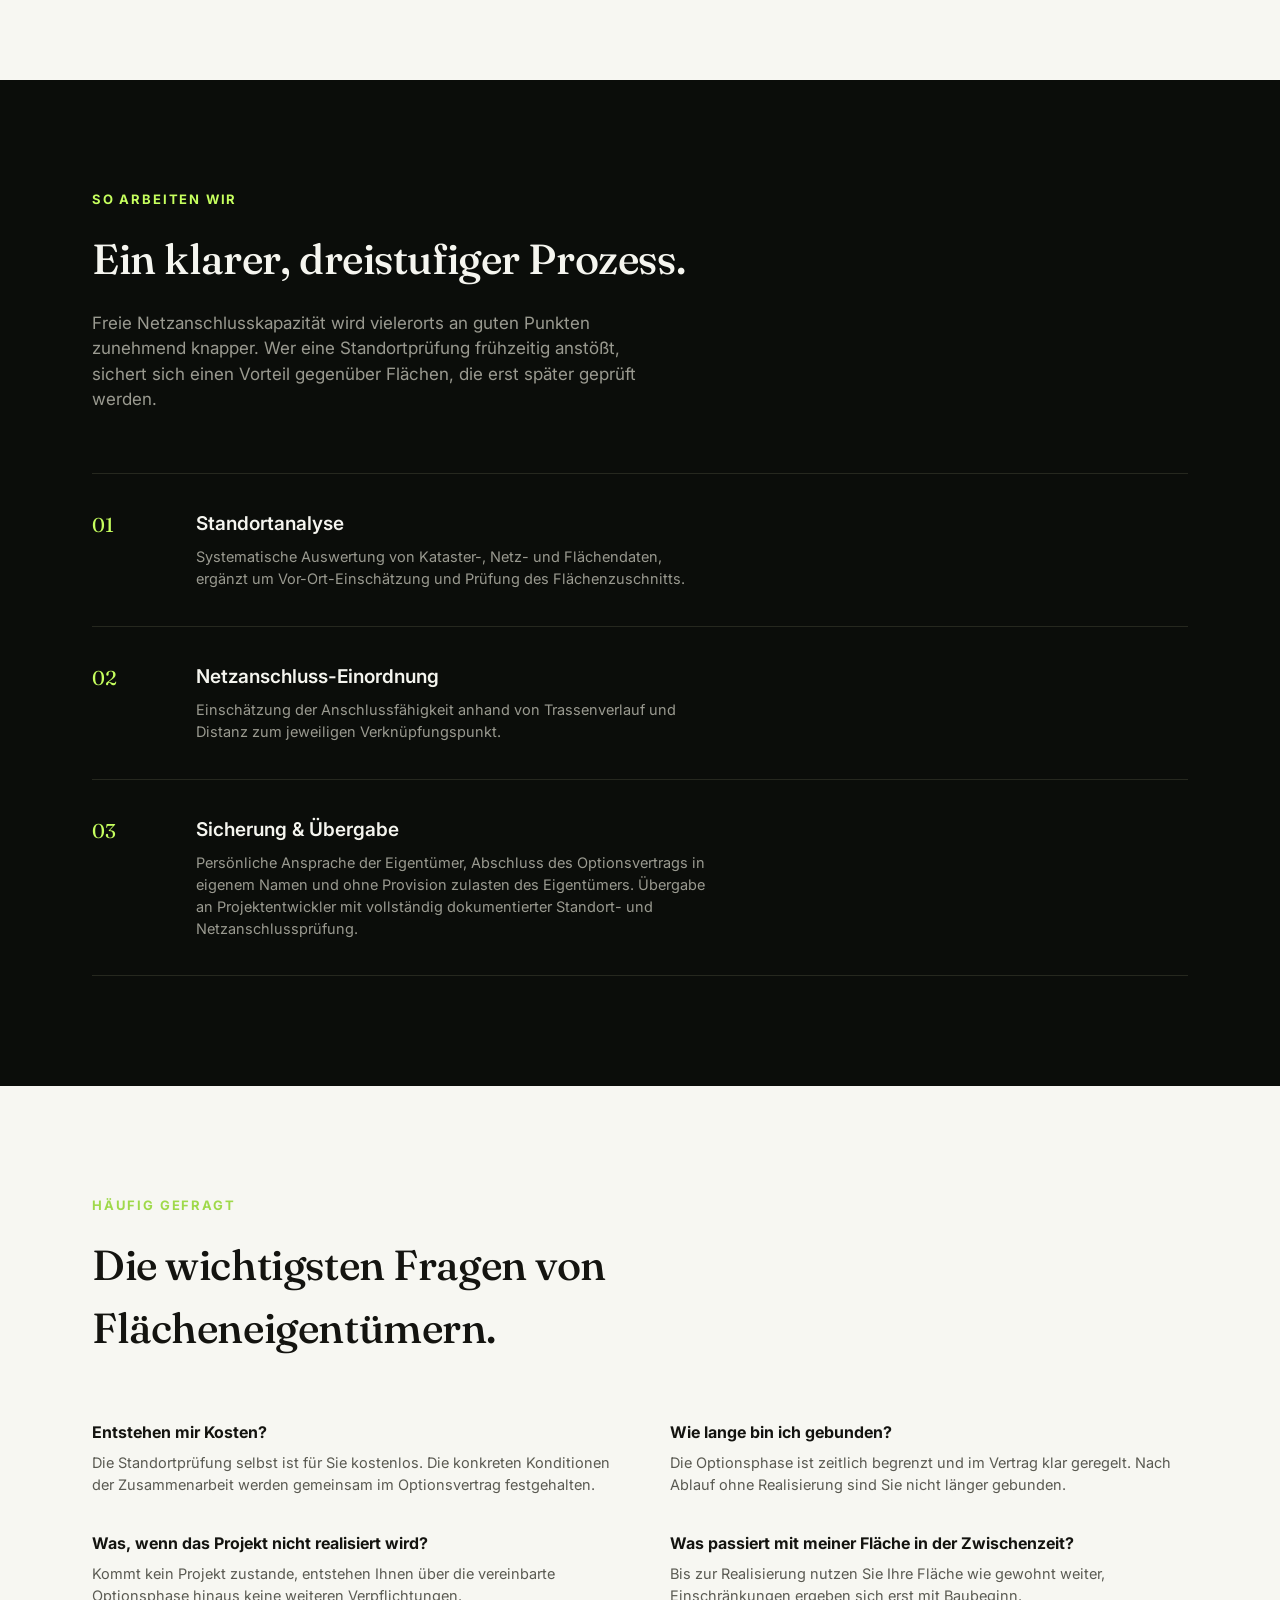
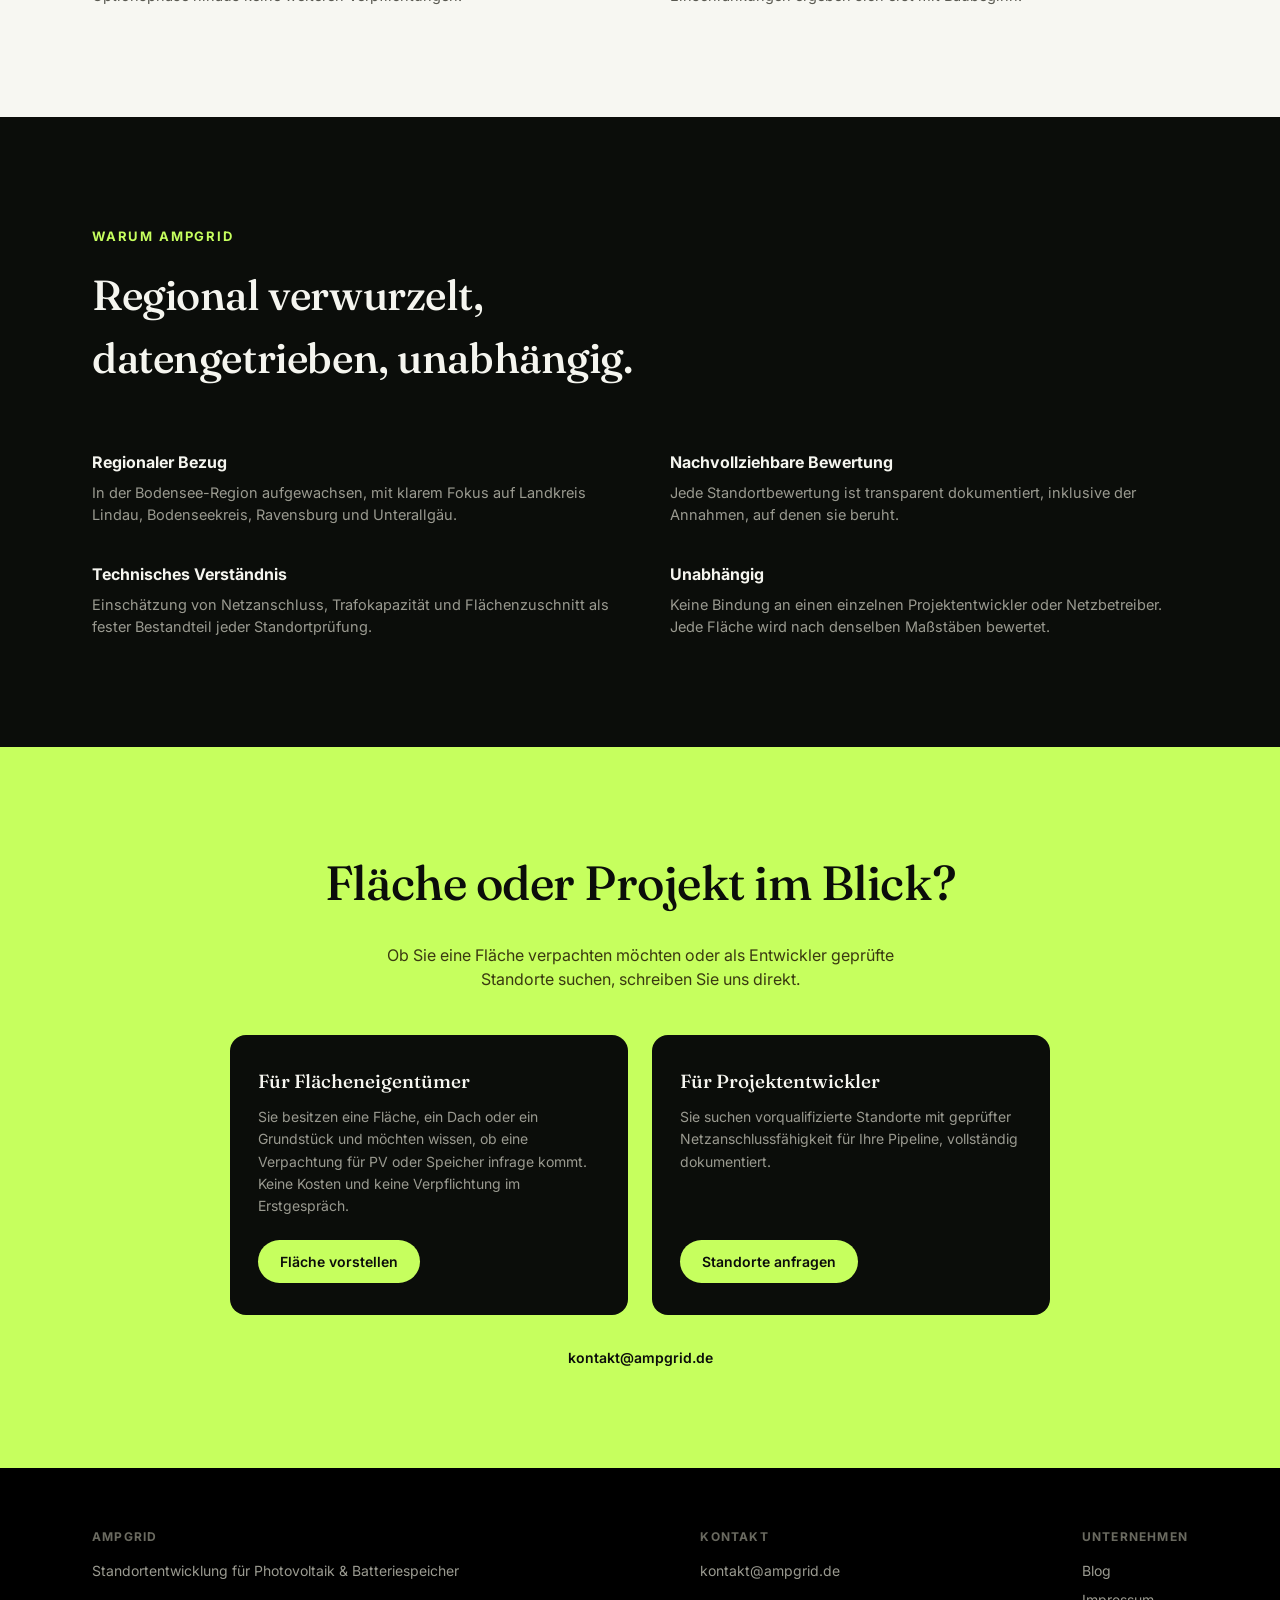
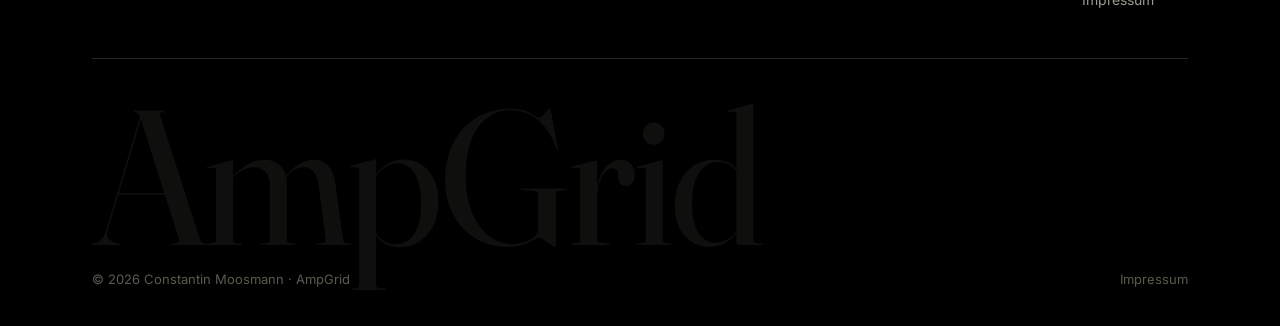
==== commit d84181c1: "Überzeichnete Formulierungen und implizite Konkurrenz-Vergleiche entschärfen" ====
--- a/index.html
+++ b/index.html
@@ -4,7 +4,7 @@
 <meta charset="UTF-8">
 <meta name="viewport" content="width=device-width, initial-scale=1.0">
 <title>AmpGrid - Standorte für die Energiewende</title>
-<meta name="description" content="AmpGrid identifiziert und bewertet Standorte für Photovoltaik- und Batteriespeicherprojekte in der Bodensee-Region.">
+<meta name="description" content="AmpGrid identifiziert, bewertet und sichert Standorte für Photovoltaik- und Batteriespeicherprojekte in der Bodensee-Region.">
 <link rel="preconnect" href="https://fonts.googleapis.com">
 <link rel="preconnect" href="https://fonts.gstatic.com" crossorigin>
 <link href="https://fonts.googleapis.com/css2?family=Fraunces:opsz,wght@9..144,400;9..144,500;9..144,600&family=Inter:wght@400;500;600;700&display=swap" rel="stylesheet">
@@ -64,7 +64,7 @@
   <div class="wrap">
     <div class="label">Leistungen</div>
     <h2>Von der Dachfläche bis zum Großspeicher: ein Blick auf den gesamten Standort.</h2>
-    <p class="lead">Kataster-, Netz- und Marktdaten laufen bei uns durch AmpScout, unser eigenes Analyse-Tool. Der Rest ist Erfahrung vor Ort.</p>
+    <p class="lead">Kataster-, Netz- und Marktdaten laufen bei uns durch AmpScout, unser eigenes Analyse-Tool. Der Rest ist die Einschätzung vor Ort.</p>
     <div class="grid3">
       <div class="card">
         <div class="num">01</div>
@@ -89,7 +89,7 @@
   <div class="wrap">
     <div class="label">So arbeiten wir</div>
     <h2>Ein klarer, dreistufiger Prozess.</h2>
-    <p class="lead">Freie Netzanschlusskapazität an guten Punkten wird zunehmend knapper. Wer eine Standortprüfung frühzeitig anstößt, sichert sich einen Vorteil gegenüber Flächen, die erst später geprüft werden.</p>
+    <p class="lead">Freie Netzanschlusskapazität wird vielerorts an guten Punkten zunehmend knapper. Wer eine Standortprüfung frühzeitig anstößt, sichert sich einen Vorteil gegenüber Flächen, die erst später geprüft werden.</p>
     <div class="steps">
       <div class="step">
         <div class="step-n">01</div>
@@ -147,16 +147,16 @@
     <h2>Regional verwurzelt, datengetrieben, unabhängig.</h2>
     <div class="why-grid">
       <div class="why-item">
-        <h4>Regionale Marktkenntnis</h4>
-        <p>Fokus auf die Bodensee-Region: Landkreis Lindau, Bodenseekreis, Ravensburg und Unterallgäu.</p>
+        <h4>Regionaler Bezug</h4>
+        <p>In der Bodensee-Region aufgewachsen, mit klarem Fokus auf Landkreis Lindau, Bodenseekreis, Ravensburg und Unterallgäu.</p>
       </div>
       <div class="why-item">
         <h4>Nachvollziehbare Bewertung</h4>
-        <p>Jede Standortbewertung ist transparent dokumentiert: belastbare Kennzahlen statt geschönter Renditeversprechen.</p>
+        <p>Jede Standortbewertung ist transparent dokumentiert, inklusive der Annahmen, auf denen sie beruht.</p>
       </div>
       <div class="why-item">
         <h4>Technisches Verständnis</h4>
-        <p>Fundierte Einschätzung von Netzanschluss, Trafokapazität und Flächenzuschnitt statt reiner Flächenvermarktung.</p>
+        <p>Einschätzung von Netzanschluss, Trafokapazität und Flächenzuschnitt als fester Bestandteil jeder Standortprüfung.</p>
       </div>
       <div class="why-item">
         <h4>Unabhängig</h4>
@@ -178,7 +178,7 @@
       </div>
       <div class="cta-card">
         <h3>Für Projektentwickler</h3>
-        <p>Sie suchen vorqualifizierte Standorte mit geprüfter Netzanschlussfähigkeit für Ihre Pipeline, dokumentiert statt grob gelistet.</p>
+        <p>Sie suchen vorqualifizierte Standorte mit geprüfter Netzanschlussfähigkeit für Ihre Pipeline, vollständig dokumentiert.</p>
         <a href="mailto:kontakt@ampgrid.de?subject=Standorte%20anfragen" class="btn">Standorte anfragen</a>
       </div>
     </div>
